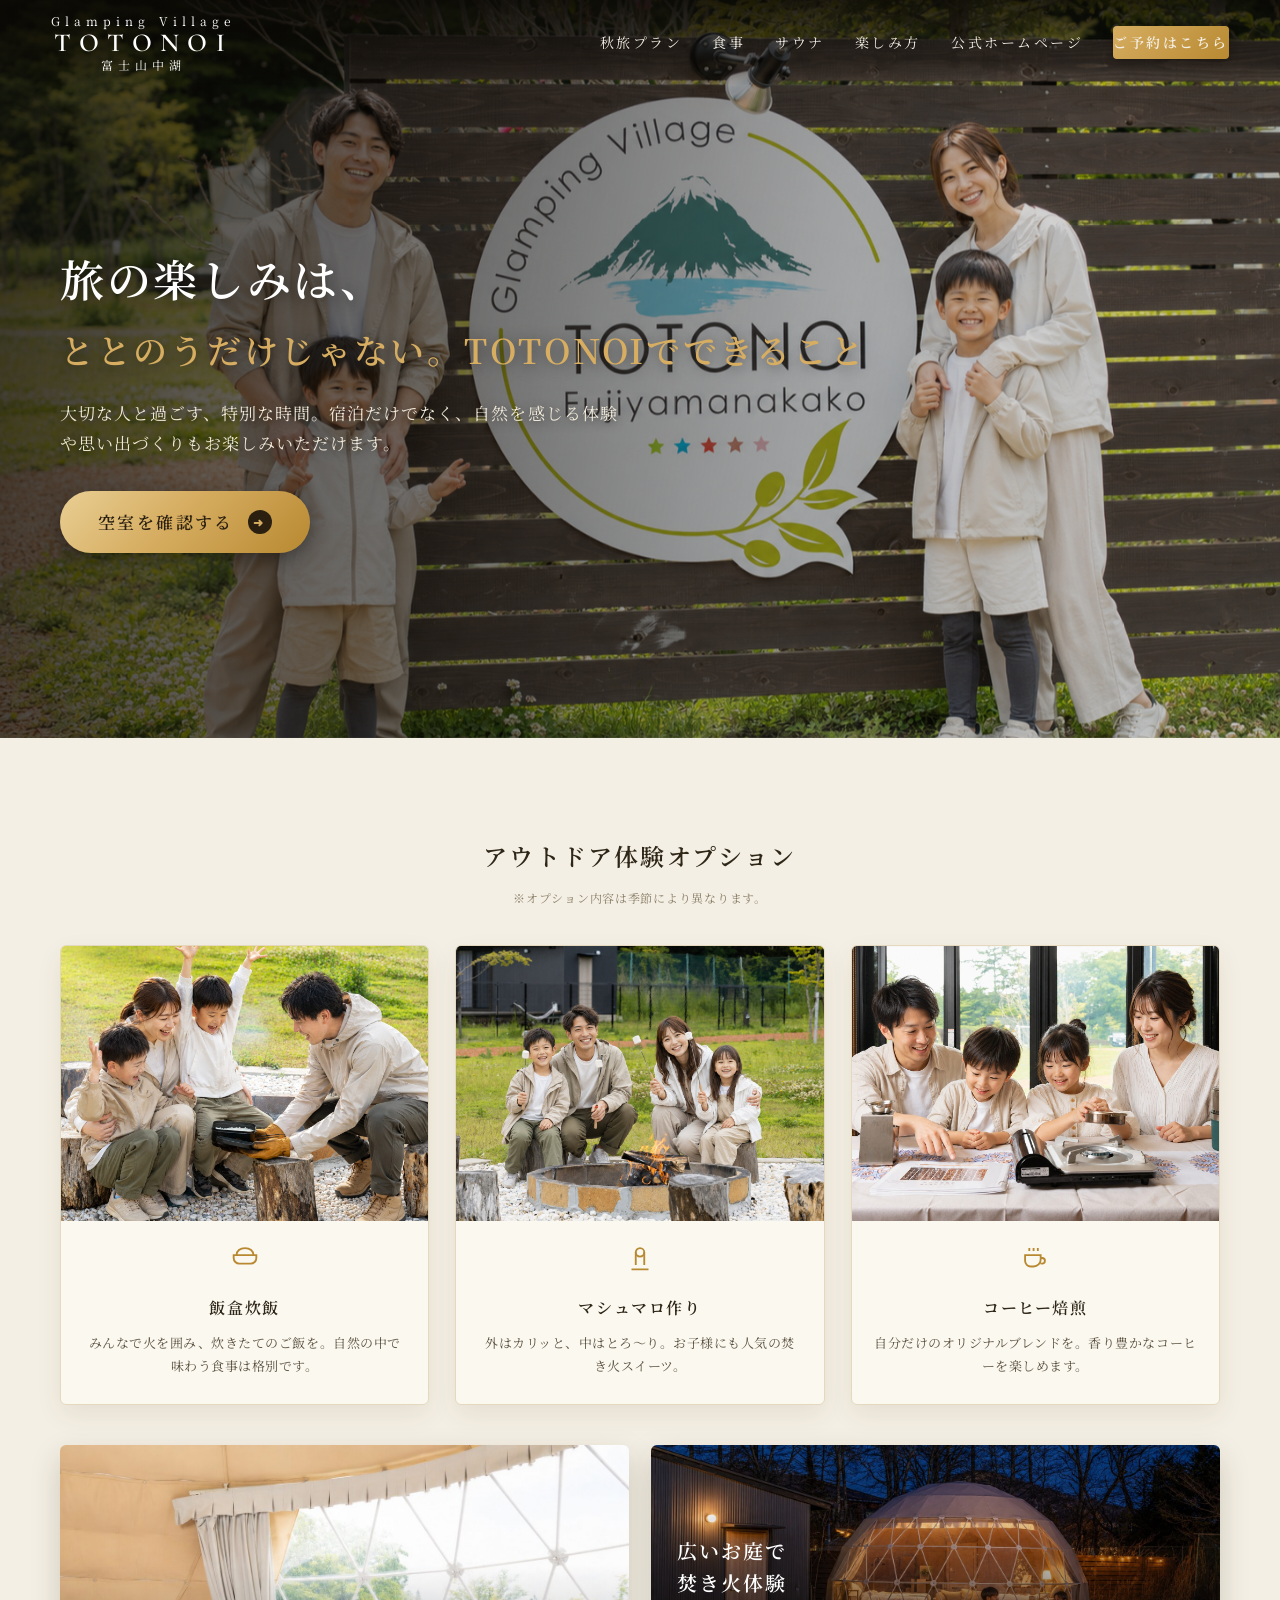
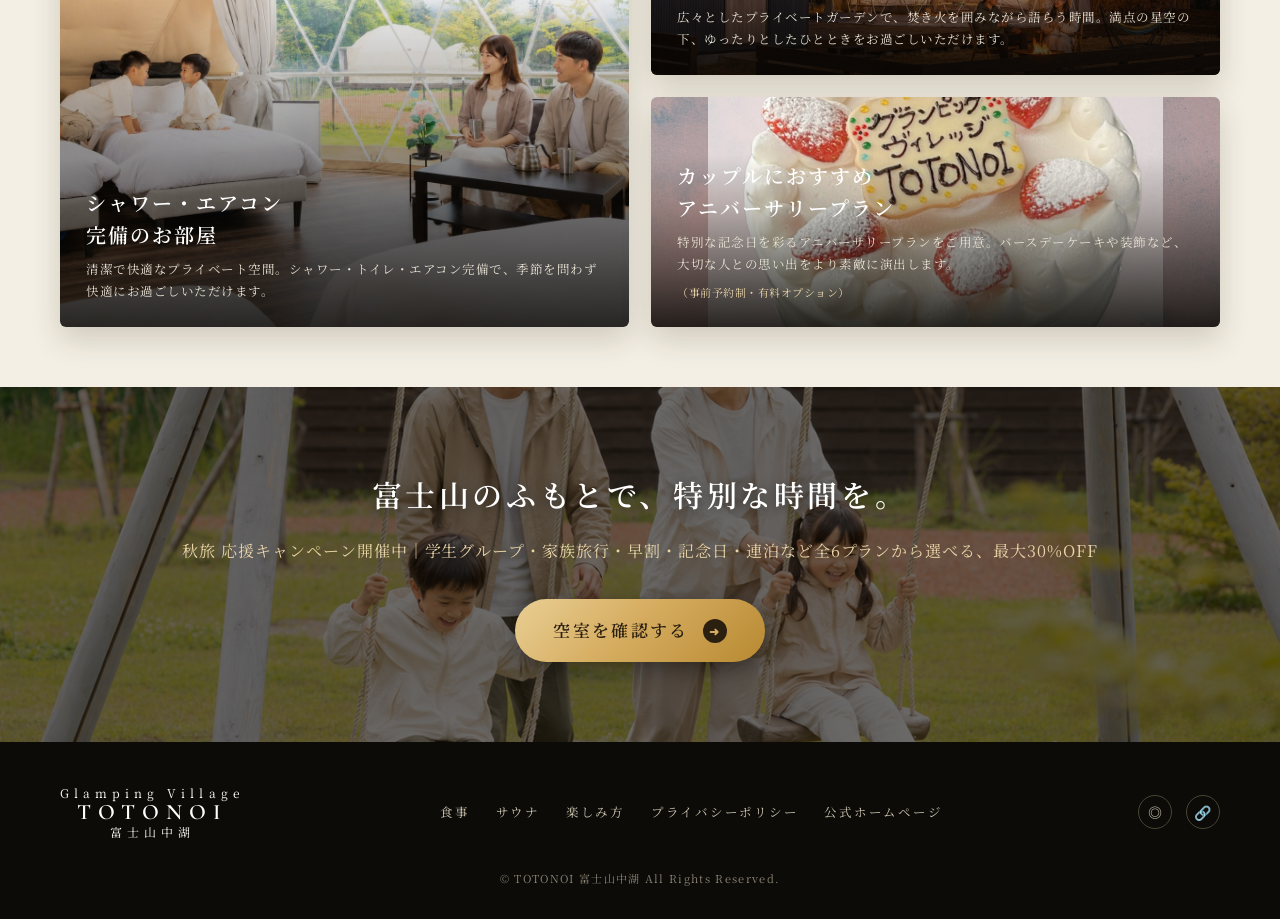
==== activity.html @ 61319239 "Update activity.html" ====
<!DOCTYPE html>
<html lang="ja">
<head>
  <script async src="https://www.googletagmanager.com/gtag/js?id=G-Y8CE68WYFG"></script>
<script>
  window.dataLayer = window.dataLayer || [];
  function gtag(){dataLayer.push(arguments);}
  gtag('js', new Date());
  gtag('config', 'G-Y8CE68WYFG');
</script>

<!-- Google Ads -->
<script async src="https://www.googletagmanager.com/gtag/js?id=AW-18289857179"></script>
<script>
  window.dataLayer = window.dataLayer || [];
  function gtag(){dataLayer.push(arguments);}
  gtag('js', new Date());
  gtag('config', 'AW-18289857179');
</script>

<!-- Event snippet for 予約ボタンのクリック conversion page -->
<script>
  window.addEventListener('DOMContentLoaded', function() {
    document.querySelectorAll('a[href^="https://reserve.489ban.net/"]').forEach(function(link) {
      link.addEventListener('click', function() {
        gtag('event', 'conversion', {'send_to': 'AW-18289857179/U5c8CInPw9AcEJulpJFE'});
      });
    });
  });
</script>

<script type="text/javascript">
    (function(c,l,a,r,i,t,y){
        c[a]=c[a]||function(){(c[a].q=c[a].q||[]).push(arguments)};
        t=l.createElement(r);t.async=1;t.src="https://www.clarity.ms/tag/"+i;
        y=l.getElementsByTagName(r)[0];y.parentNode.insertBefore(t,y);
    })(window, document, "clarity", "script", "xini7bwebg");
</script>
<meta charset="UTF-8">
<meta name="viewport" content="width=device-width, initial-scale=1.0">
<title>TOTONOIでできること｜TOTONOI 富士山中湖</title>
<meta name="description" content="TOTONOI 富士山中湖でできること。飯盒炊飯・マシュマロ作り・コーヒー焙煎などアウトドア体験や、焚き火・アニバーサリー装飾など特別な時間を。">
<link rel="preconnect" href="https://fonts.googleapis.com">
<link rel="preconnect" href="https://fonts.gstatic.com" crossorigin>
<link href="https://fonts.googleapis.com/css2?family=Cormorant+Garamond:wght@500;600&family=Noto+Serif+JP:wght@400;500;600;700&display=swap" rel="stylesheet">
<style>
:root{
  --gold:#b88931;--gold-light:#d6ad61;--gold-pale:#e9d5a8;
  --dark:#141210;--cream:#f4efe4;--cream-2:#efe8d8;--ink:#3a3226;
  --serif-en:'Cormorant Garamond',serif;--serif-jp:'Noto Serif JP',serif;
}
*{margin:0;padding:0;box-sizing:border-box}
html{scroll-behavior:smooth}
body{font-family:var(--serif-jp);color:var(--ink);background:var(--cream);line-height:1.8}
img{max-width:100%;display:block}
a{text-decoration:none;color:inherit}

/* Header */
.header{position:fixed;top:0;left:0;right:0;z-index:100;display:flex;align-items:center;justify-content:space-between;padding:14px 4vw;background:linear-gradient(to bottom,rgba(10,8,5,.85),rgba(10,8,5,.45) 70%,transparent);transition:background .3s}
.header.scrolled{background:rgba(10,8,5,.92)}
.logo{color:#fff;line-height:1.15;text-align:center}
.logo .en{font-family:var(--serif-en);font-size:26px;letter-spacing:.32em;font-weight:600}
.logo .jp{font-size:12px;letter-spacing:.42em;display:block}
.gnav{display:flex;align-items:center;gap:30px}
.gnav a{color:#f4efe4;font-size:14px;letter-spacing:.18em;position:relative;padding:4px 0}
.gnav a::after{content:'';position:absolute;left:0;bottom:0;width:0;height:1px;background:var(--gold-light);transition:width .3s}
.gnav a:hover::after{width:100%}
.btn-reserve{background:linear-gradient(135deg,var(--gold-light),var(--gold));color:#2b2010;font-size:14px;letter-spacing:.14em;padding:11px 26px;border-radius:4px;font-weight:600;box-shadow:0 2px 10px rgba(0,0,0,.35);transition:opacity .3s}
.btn-reserve:hover{opacity:.85}
.nav-toggle{display:none;background:none;border:none;cursor:pointer;width:40px;height:40px;position:relative;z-index:110}
.nav-toggle span{display:block;width:24px;height:2px;background:#fff;margin:5px auto;transition:.3s}

/* Hero */
.hero{position:relative;min-height:82vh;display:flex;align-items:center;color:#fff;overflow:hidden}
.hero-bg{position:absolute;inset:0;background:url('images/C256B1A7-15FC-4FAF-92D0-ED34DECA6AFB.png') center/cover no-repeat;animation:kenburns 18s ease-out both}
@keyframes kenburns{from{transform:scale(1.1)}to{transform:scale(1)}}
.hero::after{content:'';position:absolute;inset:0;background:linear-gradient(100deg,rgba(12,9,5,.8) 0%,rgba(12,9,5,.5) 42%,rgba(12,9,5,.18) 75%)}
.hero-inner{position:relative;z-index:2;width:min(1160px,92vw);margin:0 auto;padding:130px 0 70px}
.hero-copy h1{font-size:clamp(24px,3.6vw,44px);letter-spacing:.06em;font-weight:600;line-height:1.5;text-shadow:0 2px 14px rgba(0,0,0,.5)}
.hero-copy h2.sub{margin-top:8px;font-size:clamp(20px,3vw,34px);letter-spacing:.08em;font-weight:600;color:var(--gold-light);text-shadow:0 2px 14px rgba(0,0,0,.5)}
.hero-copy p.lead{margin-top:18px;font-size:clamp(13.5px,1.6vw,17px);letter-spacing:.06em;color:#efe8d8;text-shadow:0 2px 10px rgba(0,0,0,.5);max-width:560px}
.hero-cta{display:flex;gap:18px;flex-wrap:wrap;margin-top:32px}
.btn-main{display:inline-flex;align-items:center;gap:14px;background:linear-gradient(135deg,#e9cf94,var(--gold-light) 45%,var(--gold));color:#2b2010;font-size:clamp(14px,1.6vw,17px);font-weight:600;letter-spacing:.14em;padding:16px 38px;border-radius:999px;box-shadow:0 6px 22px rgba(0,0,0,.4);transition:transform .3s,box-shadow .3s}
.btn-main:hover{transform:translateY(-2px);box-shadow:0 10px 26px rgba(0,0,0,.5)}
.btn-main .arrow{display:inline-flex;align-items:center;justify-content:center;width:24px;height:24px;border-radius:50%;background:#2b2010;color:var(--gold-light);font-size:12px}

/* Section title */
.sec-title{display:flex;align-items:center;gap:10px;justify-content:center;font-size:clamp(17px,2.2vw,24px);letter-spacing:.1em;font-weight:600;color:#2e2617;margin-bottom:10px}
.sec-note{text-align:center;font-size:12px;letter-spacing:.06em;color:#8a7f68;margin-bottom:36px}

/* Outdoor options */
.options{width:min(1160px,92vw);margin:0 auto;padding:96px 0 20px}
.opt-grid{display:grid;grid-template-columns:repeat(auto-fit,minmax(260px,1fr));gap:26px}
.opt-card{background:#fbf8f0;border:1px solid #e4d9be;border-radius:6px;overflow:hidden;box-shadow:0 10px 26px rgba(60,44,14,.08)}
.opt-card .photo{aspect-ratio:4/3;background-size:cover;background-position:center}
.opt-card .body{padding:20px 22px 26px;text-align:center}
.opt-card .icon{width:34px;height:34px;margin:0 auto 10px}
.opt-card h3{font-size:16px;letter-spacing:.1em;font-weight:600;color:#2e2617;margin-bottom:8px}
.opt-card p{font-size:13px;letter-spacing:.04em;color:#5c5240}

/* Feature cards (large) */
.feature-cards{width:min(1160px,92vw);margin:0 auto;padding:20px 0 60px}
.fc-grid{display:grid;grid-template-columns:1fr 1fr;grid-template-rows:auto auto;gap:22px}
.fc{position:relative;border-radius:6px;overflow:hidden;color:#fff;min-height:230px;display:flex;align-items:flex-end;box-shadow:0 12px 30px rgba(40,30,10,.18)}
.fc .bg{position:absolute;inset:0;background-size:cover;background-position:center}
.fc::after{content:'';position:absolute;inset:0;background:linear-gradient(to top,rgba(8,6,3,.85) 0%,rgba(8,6,3,.25) 50%,transparent 75%)}
.fc-body{position:relative;z-index:2;padding:24px 26px}
.fc-body h3{font-size:clamp(16px,1.9vw,20px);letter-spacing:.1em;font-weight:600;margin-bottom:8px;line-height:1.6}
.fc-body p{font-size:12.5px;letter-spacing:.04em;color:#e8e2d4;line-height:1.75}
.fc-body .note{display:block;margin-top:8px;font-size:11px;color:var(--gold-pale)}
.fc.tall{grid-row:1 / 3}

/* Icon strip */
.icon-strip{width:min(1160px,92vw);margin:0 auto;padding:0 0 100px}
.strip-row{display:flex;flex-wrap:wrap;justify-content:center;gap:16px;background:#fbf8f0;border:1px solid #e4d9be;border-radius:6px;padding:26px 20px}
.strip-item{display:flex;flex-direction:column;align-items:center;gap:8px;width:120px;text-align:center}
.strip-item img{width:30px;height:30px;object-fit:contain}
.strip-item span{font-size:12px;letter-spacing:.05em;color:#3a3226;line-height:1.6}

/* Bottom CTA */
.bottom-cta{position:relative;color:#fff;overflow:hidden}
.bottom-cta .cta-bg{position:absolute;inset:0;background:url('images/C1D53041-8589-46E3-A91B-A886A703F9A0.png') center/cover no-repeat}
.bottom-cta::after{content:'';position:absolute;inset:0;background:rgba(10,8,4,.6)}
.bottom-inner{position:relative;z-index:2;width:min(1160px,92vw);margin:0 auto;padding:80px 0;text-align:center}
.bottom-inner h2{font-size:clamp(20px,2.8vw,30px);letter-spacing:.12em;font-weight:600;margin-bottom:16px;text-shadow:0 2px 12px rgba(0,0,0,.5)}
.bottom-inner p{font-size:clamp(13px,1.5vw,16px);letter-spacing:.06em;color:var(--gold-pale);margin-bottom:34px}
.bottom-inner .hero-cta{justify-content:center}

/* Footer */
.footer{background:#0d0b08;color:#cfc7b4;padding:44px 4vw 30px}
.footer-inner{width:min(1160px,100%);margin:0 auto;display:flex;align-items:center;justify-content:space-between;gap:26px;flex-wrap:wrap}
.footer .logo .en{font-size:22px}
.fnav{display:flex;gap:26px;flex-wrap:wrap}
.fnav a{font-size:12.5px;letter-spacing:.14em;transition:color .3s}
.fnav a:hover{color:var(--gold-light)}
.sns{display:flex;gap:14px}
.sns a{width:34px;height:34px;border:1px solid #4c4434;border-radius:50%;display:flex;align-items:center;justify-content:center;font-size:14px;transition:border-color .3s,color .3s}
.sns a:hover{border-color:var(--gold-light);color:var(--gold-light)}
.copyright{text-align:center;font-size:11px;letter-spacing:.12em;color:#8c8474;margin-top:30px}

/* Reveal */
.reveal{opacity:0;transform:translateY(26px);transition:opacity .8s ease,transform .8s ease}
.reveal.on{opacity:1;transform:none}
@media(prefers-reduced-motion:reduce){.reveal{opacity:1;transform:none;transition:none}.hero-bg{animation:none}}

/* Responsive */
@media(max-width:860px){
  .gnav{position:fixed;inset:0;background:rgba(10,8,5,.96);flex-direction:column;justify-content:center;gap:34px;transform:translateX(100%);transition:transform .35s}
  .gnav.open{transform:none}
  .gnav a{font-size:17px}
  .nav-toggle{display:block}
  .nav-toggle.open span:nth-child(1){transform:translateY(7px) rotate(45deg)}
  .nav-toggle.open span:nth-child(2){opacity:0}
  .nav-toggle.open span:nth-child(3){transform:translateY(-7px) rotate(-45deg)}
  .fc-grid{grid-template-columns:1fr;grid-template-rows:auto}
  .fc.tall{grid-row:auto}
}
</style>
</head>
<body>

<header class="header" id="header">
  <a class="logo" href="index.html"><span class="jp">Glamping Village</span><span class="en">TOTONOI</span><span class="jp">富士山中湖</span></a>
  <button class="nav-toggle" id="navToggle" aria-label="メニュー"><span></span><span></span><span></span></button>
  <nav class="gnav" id="gnav">
    <a href="index.html#autumn-plans">秋旅プラン</a>
    <a href="food.html">食事</a>
    <a href="sauna.html">サウナ</a>
    <a href="activity.html">楽しみ方</a>
    <a href="https://www.yamanashi-sauna-glamping.com/" target="_blank" rel="noopener">公式ホームページ</a>
    <a class="btn-reserve" href="https://reserve.489ban.net/client/g-totonoi/0/plan/stay?planTags%5B25007%5D=1&searchTagMode=0&keepTags=1&redirect=0" target="_blank" rel="noopener">ご予約はこちら</a>
  </nav>
</header>

<main>

  <!-- Hero -->
  <section class="hero">
    <div class="hero-bg"></div>
    <div class="hero-inner">
      <div class="hero-copy">
        <h1>旅の楽しみは、</h1>
        <h2 class="sub">ととのうだけじゃない。TOTONOIでできること</h2>
        <p class="lead">大切な人と過ごす、特別な時間。宿泊だけでなく、自然を感じる体験や思い出づくりもお楽しみいただけます。</p>
        <div class="hero-cta">
          <a class="btn-main" href="https://reserve.489ban.net/client/g-totonoi/0/plan/stay?planTags%5B25007%5D=1&searchTagMode=0&keepTags=1&redirect=0">空室を確認する <span class="arrow">➜</span></a>
        </div>
      </div>
    </div>
  </section>

  <!-- Outdoor options -->
  <section class="options">
    <h2 class="sec-title reveal">アウトドア体験オプション</h2>
    <p class="sec-note">※オプション内容は季節により異なります。</p>
    <div class="opt-grid">
      <div class="opt-card reveal">
        <div class="photo" style="background-image:url('images/a3.jpg')"></div>
        <div class="body">
          <svg class="icon" viewBox="0 0 24 24" fill="none" stroke="#b88931" stroke-width="1.3"><path d="M4 10h16v2a4 4 0 0 1-4 4H8a4 4 0 0 1-4-4v-2Z"/><path d="M6 10c0-3 2.5-5 6-5s6 2 6 5"/></svg>
          <h3>飯盒炊飯</h3>
          <p>みんなで火を囲み、炊きたてのご飯を。自然の中で味わう食事は格別です。</p>
        </div>
      </div>
      <div class="opt-card reveal">
        <div class="photo" style="background-image:url('images/a2.jpg')"></div>
        <div class="body">
          <svg class="icon" viewBox="0 0 24 24" fill="none" stroke="#b88931" stroke-width="1.3"><circle cx="12" cy="8" r="3"/><path d="M9 8v9m6-9v9M6 20h12"/></svg>
          <h3>マシュマロ作り</h3>
          <p>外はカリッと、中はとろ〜り。お子様にも人気の焚き火スイーツ。</p>
        </div>
      </div>
      <div class="opt-card reveal">
        <div class="photo" style="background-image:url('images/a16.jpg')"></div>
        <div class="body">
          <svg class="icon" viewBox="0 0 24 24" fill="none" stroke="#b88931" stroke-width="1.3"><path d="M5 10h11v3a5 5 0 0 1-5 5H9a4 4 0 0 1-4-4v-4Zm11 2h1a2 2 0 0 1 0 4h-1M8 5v2m3-2v2m3-2v2"/></svg>
          <h3>コーヒー焙煎</h3>
          <p>自分だけのオリジナルブレンドを。香り豊かなコーヒーを楽しめます。</p>
        </div>
      </div>
    </div>
  </section>

  <!-- Feature large cards -->
  <section class="feature-cards">
    <div class="fc-grid">
      <div class="fc reveal">
        <span class="bg" style="background-image:url('images/a14.jpg')"></span>
        <div class="fc-body">
          <h3>広いお庭で<br>焚き火体験</h3>
          <p>広々としたプライベートガーデンで、焚き火を囲みながら語らう時間。満点の星空の下、ゆったりとしたひとときをお過ごしいただけます。</p>
        </div>
      </div>
      <div class="fc tall reveal">
        <span class="bg" style="background-image:url('images/a4.jpg')"></span>
        <div class="fc-body">
          <h3>シャワー・エアコン<br>完備のお部屋</h3>
          <p>清潔で快適なプライベート空間。シャワー・トイレ・エアコン完備で、季節を問わず快適にお過ごしいただけます。</p>
        </div>
      </div>
      <div class="fc reveal">
        <span class="bg" style="background-image:url('images/a13.jpg')"></span>
        <div class="fc-body">
          <h3>カップルにおすすめ<br>アニバーサリープラン</h3>
          <p>特別な記念日を彩るアニバーサリープランをご用意。バースデーケーキや装飾など、大切な人との思い出をより素敵に演出します。<span class="note">（事前予約制・有料オプション）</span></p>
        </div>
      </div>
    </div>
  </section>



  <!-- Bottom CTA -->
  <section class="bottom-cta">
    <span class="cta-bg"></span>
    <div class="bottom-inner reveal">
      <h2>富士山のふもとで、特別な時間を。</h2>
      <p>秋旅 応援キャンペーン開催中｜学生グループ・家族旅行・早割・記念日・連泊など全6プランから選べる、最大30%OFF</p>
      <div class="hero-cta">
        <a class="btn-main" href="https://reserve.489ban.net/client/g-totonoi/0/plan/stay?planTags%5B25007%5D=1&searchTagMode=0&keepTags=1&redirect=0">空室を確認する <span class="arrow">➜</span></a>
      </div>
    </div>
  </section>

</main>

<footer class="footer">
  <div class="footer-inner">
    <a class="logo" href="index.html"><span class="jp">Glamping Village</span><span class="en">TOTONOI</span><span class="jp">富士山中湖</span></a>
    <nav class="fnav">
      <a href="food.html">食事</a><a href="sauna.html">サウナ</a><a href="activity.html">楽しみ方</a><a href="privacy.html">プライバシーポリシー</a><a href="https://www.yamanashi-sauna-glamping.com/" target="_blank" rel="noopener">公式ホームページ</a>
    </nav>
    <div class="sns"><a href="#" aria-label="Instagram">◎</a><a href="#" aria-label="公式サイト">🔗</a></div>
  </div>
  <p class="copyright">&copy; TOTONOI 富士山中湖 All Rights Reserved.</p>
</footer>

<script>
const h=document.getElementById('header');addEventListener('scroll',()=>h.classList.toggle('scrolled',scrollY>60),{passive:true});
const t=document.getElementById('navToggle'),n=document.getElementById('gnav');
t.addEventListener('click',()=>{t.classList.toggle('open');n.classList.toggle('open')});
n.querySelectorAll('a').forEach(a=>a.addEventListener('click',()=>{t.classList.remove('open');n.classList.remove('open')}));
document.querySelectorAll('.reveal').forEach(el=>new IntersectionObserver(es=>es.forEach(e=>{if(e.isIntersecting)e.target.classList.add('on')}),{threshold:.15}).observe(el));
</script>
</body>
</html>
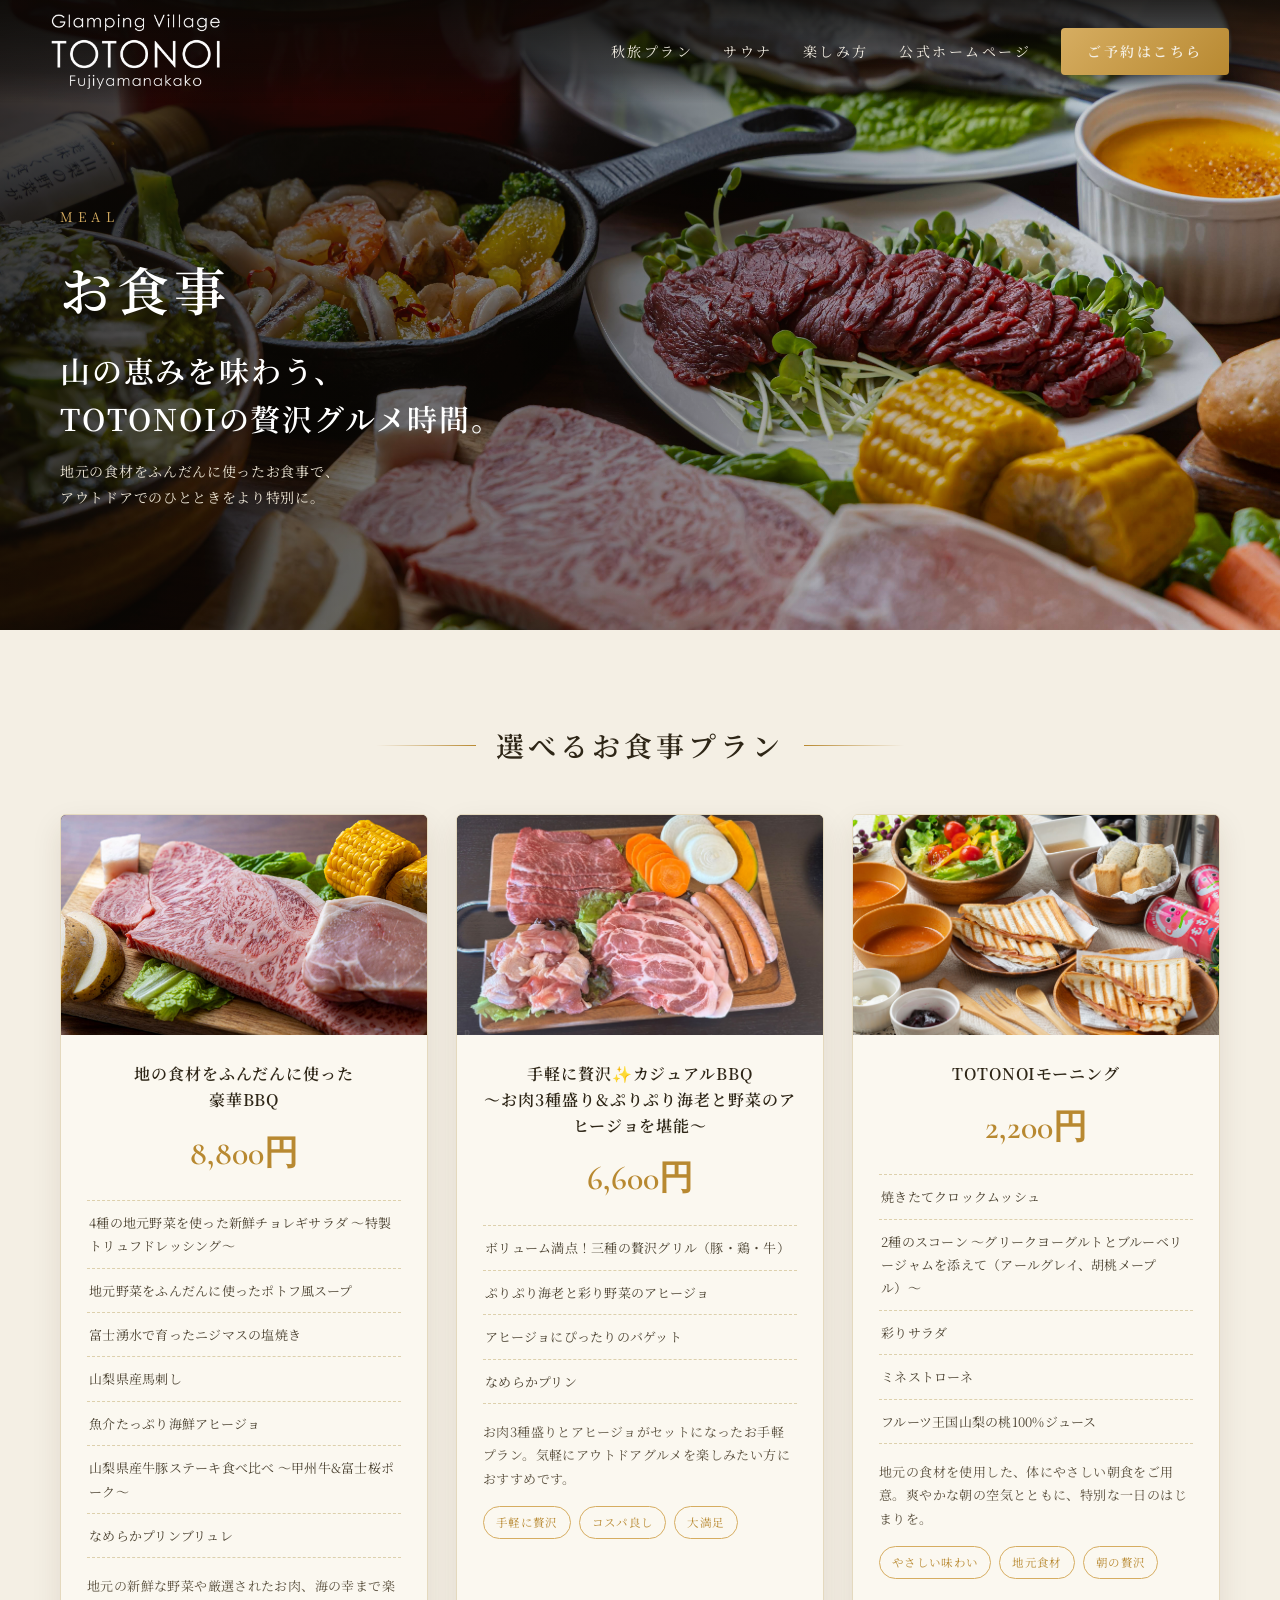
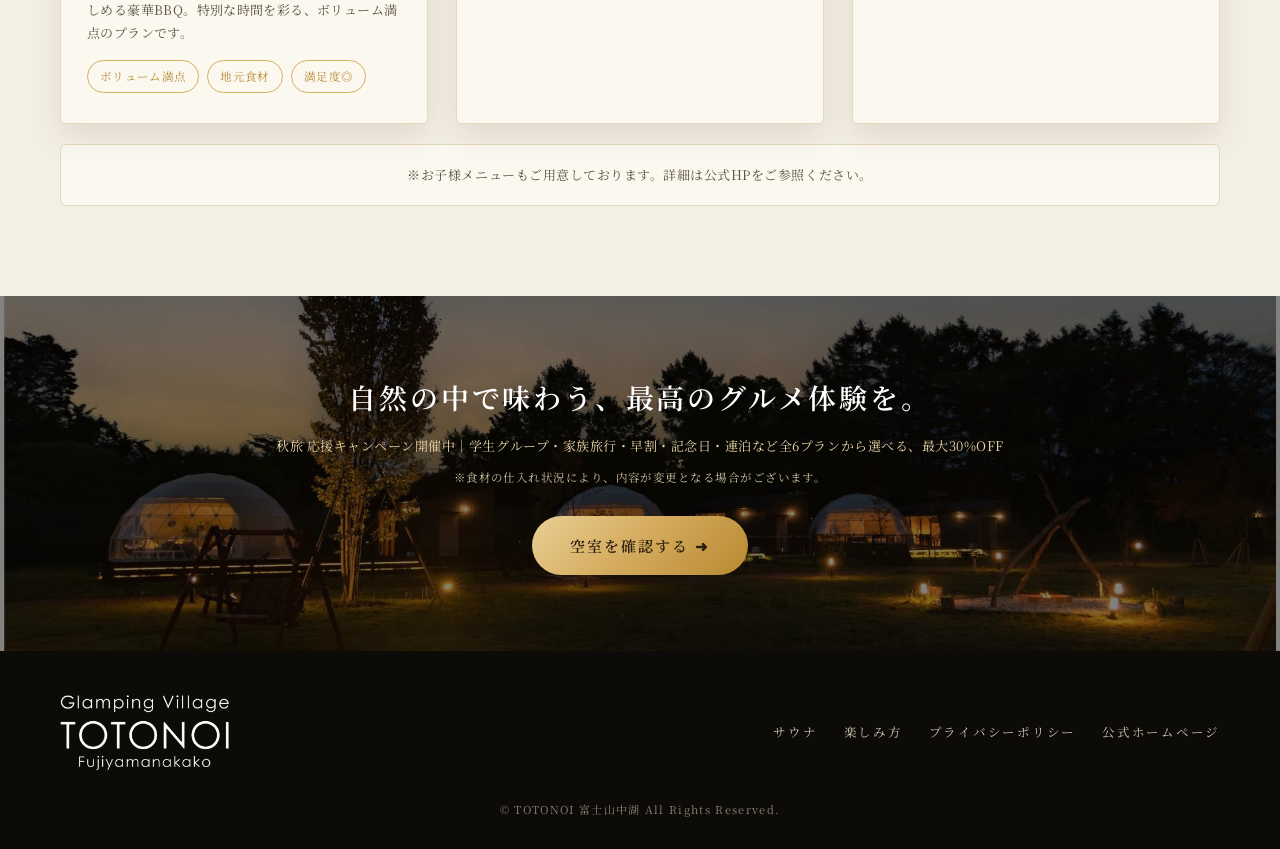
==== commit 1e701198: "Update activity.html" ====
--- a/activity.html
+++ b/activity.html
@@ -38,112 +38,67 @@
 </script>
 <meta charset="UTF-8">
 <meta name="viewport" content="width=device-width, initial-scale=1.0">
-<title>TOTONOIでできること｜TOTONOI 富士山中湖</title>
-<meta name="description" content="TOTONOI 富士山中湖でできること。飯盒炊飯・マシュマロ作り・コーヒー焙煎などアウトドア体験や、焚き火・アニバーサリー装飾など特別な時間を。">
+<title>お食事｜TOTONOI 富士山中湖</title>
+<meta name="description" content="TOTONOI 富士山中湖のお食事プラン。地元食材を使った豪華BBQ、カジュアルBBQ、モーニングをご用意。">
 <link rel="preconnect" href="https://fonts.googleapis.com">
 <link rel="preconnect" href="https://fonts.gstatic.com" crossorigin>
 <link href="https://fonts.googleapis.com/css2?family=Cormorant+Garamond:wght@500;600&family=Noto+Serif+JP:wght@400;500;600;700&display=swap" rel="stylesheet">
 <style>
-:root{
-  --gold:#b88931;--gold-light:#d6ad61;--gold-pale:#e9d5a8;
-  --dark:#141210;--cream:#f4efe4;--cream-2:#efe8d8;--ink:#3a3226;
-  --serif-en:'Cormorant Garamond',serif;--serif-jp:'Noto Serif JP',serif;
-}
+:root{--gold:#b88931;--gold-light:#d6ad61;--gold-pale:#e9d5a8;--dark:#141210;--cream:#f4efe4;--ink:#3a3226;--serif-en:'Cormorant Garamond',serif;--serif-jp:'Noto Serif JP',serif}
 *{margin:0;padding:0;box-sizing:border-box}
-html{scroll-behavior:smooth}
 body{font-family:var(--serif-jp);color:var(--ink);background:var(--cream);line-height:1.8}
 img{max-width:100%;display:block}
 a{text-decoration:none;color:inherit}
-
-/* Header */
 .header{position:fixed;top:0;left:0;right:0;z-index:100;display:flex;align-items:center;justify-content:space-between;padding:14px 4vw;background:linear-gradient(to bottom,rgba(10,8,5,.85),rgba(10,8,5,.45) 70%,transparent);transition:background .3s}
 .header.scrolled{background:rgba(10,8,5,.92)}
-.logo{color:#fff;line-height:1.15;text-align:center}
+.logo{display:inline-flex;align-items:center;color:#fff;line-height:1.15;text-align:center}
 .logo .en{font-family:var(--serif-en);font-size:26px;letter-spacing:.32em;font-weight:600}
 .logo .jp{font-size:12px;letter-spacing:.42em;display:block}
+.logo img{display:block;width:170px;height:auto;object-fit:contain}
 .gnav{display:flex;align-items:center;gap:30px}
-.gnav a{color:#f4efe4;font-size:14px;letter-spacing:.18em;position:relative;padding:4px 0}
-.gnav a::after{content:'';position:absolute;left:0;bottom:0;width:0;height:1px;background:var(--gold-light);transition:width .3s}
-.gnav a:hover::after{width:100%}
-.btn-reserve{background:linear-gradient(135deg,var(--gold-light),var(--gold));color:#2b2010;font-size:14px;letter-spacing:.14em;padding:11px 26px;border-radius:4px;font-weight:600;box-shadow:0 2px 10px rgba(0,0,0,.35);transition:opacity .3s}
-.btn-reserve:hover{opacity:.85}
+.gnav a{color:#f4efe4;font-size:14px;letter-spacing:.18em}
+.btn-reserve{background:linear-gradient(135deg,var(--gold-light),var(--gold));color:#2b2010;font-size:14px;letter-spacing:.14em;padding:11px 26px;border-radius:4px;font-weight:600}
 .nav-toggle{display:none;background:none;border:none;cursor:pointer;width:40px;height:40px;position:relative;z-index:110}
 .nav-toggle span{display:block;width:24px;height:2px;background:#fff;margin:5px auto;transition:.3s}
-
-/* Hero */
-.hero{position:relative;min-height:82vh;display:flex;align-items:center;color:#fff;overflow:hidden}
-.hero-bg{position:absolute;inset:0;background:url('images/C256B1A7-15FC-4FAF-92D0-ED34DECA6AFB.png') center/cover no-repeat;animation:kenburns 18s ease-out both}
-@keyframes kenburns{from{transform:scale(1.1)}to{transform:scale(1)}}
-.hero::after{content:'';position:absolute;inset:0;background:linear-gradient(100deg,rgba(12,9,5,.8) 0%,rgba(12,9,5,.5) 42%,rgba(12,9,5,.18) 75%)}
-.hero-inner{position:relative;z-index:2;width:min(1160px,92vw);margin:0 auto;padding:130px 0 70px}
-.hero-copy h1{font-size:clamp(24px,3.6vw,44px);letter-spacing:.06em;font-weight:600;line-height:1.5;text-shadow:0 2px 14px rgba(0,0,0,.5)}
-.hero-copy h2.sub{margin-top:8px;font-size:clamp(20px,3vw,34px);letter-spacing:.08em;font-weight:600;color:var(--gold-light);text-shadow:0 2px 14px rgba(0,0,0,.5)}
-.hero-copy p.lead{margin-top:18px;font-size:clamp(13.5px,1.6vw,17px);letter-spacing:.06em;color:#efe8d8;text-shadow:0 2px 10px rgba(0,0,0,.5);max-width:560px}
-.hero-cta{display:flex;gap:18px;flex-wrap:wrap;margin-top:32px}
-.btn-main{display:inline-flex;align-items:center;gap:14px;background:linear-gradient(135deg,#e9cf94,var(--gold-light) 45%,var(--gold));color:#2b2010;font-size:clamp(14px,1.6vw,17px);font-weight:600;letter-spacing:.14em;padding:16px 38px;border-radius:999px;box-shadow:0 6px 22px rgba(0,0,0,.4);transition:transform .3s,box-shadow .3s}
-.btn-main:hover{transform:translateY(-2px);box-shadow:0 10px 26px rgba(0,0,0,.5)}
-.btn-main .arrow{display:inline-flex;align-items:center;justify-content:center;width:24px;height:24px;border-radius:50%;background:#2b2010;color:var(--gold-light);font-size:12px}
-
-/* Section title */
-.sec-title{display:flex;align-items:center;gap:10px;justify-content:center;font-size:clamp(17px,2.2vw,24px);letter-spacing:.1em;font-weight:600;color:#2e2617;margin-bottom:10px}
-.sec-note{text-align:center;font-size:12px;letter-spacing:.06em;color:#8a7f68;margin-bottom:36px}
-
-/* Outdoor options */
-.options{width:min(1160px,92vw);margin:0 auto;padding:96px 0 20px}
-.opt-grid{display:grid;grid-template-columns:repeat(auto-fit,minmax(260px,1fr));gap:26px}
-.opt-card{background:#fbf8f0;border:1px solid #e4d9be;border-radius:6px;overflow:hidden;box-shadow:0 10px 26px rgba(60,44,14,.08)}
-.opt-card .photo{aspect-ratio:4/3;background-size:cover;background-position:center}
-.opt-card .body{padding:20px 22px 26px;text-align:center}
-.opt-card .icon{width:34px;height:34px;margin:0 auto 10px}
-.opt-card h3{font-size:16px;letter-spacing:.1em;font-weight:600;color:#2e2617;margin-bottom:8px}
-.opt-card p{font-size:13px;letter-spacing:.04em;color:#5c5240}
-
-/* Feature cards (large) */
-.feature-cards{width:min(1160px,92vw);margin:0 auto;padding:20px 0 60px}
-.fc-grid{display:grid;grid-template-columns:1fr 1fr;grid-template-rows:auto auto;gap:22px}
-.fc{position:relative;border-radius:6px;overflow:hidden;color:#fff;min-height:230px;display:flex;align-items:flex-end;box-shadow:0 12px 30px rgba(40,30,10,.18)}
-.fc .bg{position:absolute;inset:0;background-size:cover;background-position:center}
-.fc::after{content:'';position:absolute;inset:0;background:linear-gradient(to top,rgba(8,6,3,.85) 0%,rgba(8,6,3,.25) 50%,transparent 75%)}
-.fc-body{position:relative;z-index:2;padding:24px 26px}
-.fc-body h3{font-size:clamp(16px,1.9vw,20px);letter-spacing:.1em;font-weight:600;margin-bottom:8px;line-height:1.6}
-.fc-body p{font-size:12.5px;letter-spacing:.04em;color:#e8e2d4;line-height:1.75}
-.fc-body .note{display:block;margin-top:8px;font-size:11px;color:var(--gold-pale)}
-.fc.tall{grid-row:1 / 3}
-
-/* Icon strip */
-.icon-strip{width:min(1160px,92vw);margin:0 auto;padding:0 0 100px}
-.strip-row{display:flex;flex-wrap:wrap;justify-content:center;gap:16px;background:#fbf8f0;border:1px solid #e4d9be;border-radius:6px;padding:26px 20px}
-.strip-item{display:flex;flex-direction:column;align-items:center;gap:8px;width:120px;text-align:center}
-.strip-item img{width:30px;height:30px;object-fit:contain}
-.strip-item span{font-size:12px;letter-spacing:.05em;color:#3a3226;line-height:1.6}
-
-/* Bottom CTA */
+.hero{position:relative;min-height:70vh;display:flex;align-items:center;color:#fff;overflow:hidden}
+.hero-bg{position:absolute;inset:0;background:url('images/food.jpg') center/cover no-repeat}
+.hero::after{content:'';position:absolute;inset:0;background:linear-gradient(100deg,rgba(12,9,5,.8) 0%,rgba(12,9,5,.4) 55%,rgba(12,9,5,.15) 80%)}
+.hero-inner{position:relative;z-index:2;width:min(1160px,92vw);margin:0 auto;padding:130px 0 60px}
+.hero-copy .en{color:var(--gold-light);letter-spacing:.4em;font-size:13px;margin-bottom:12px}
+.hero-copy h1{font-size:clamp(30px,4.4vw,52px);letter-spacing:.1em;font-weight:600}
+.hero-copy h2{font-size:clamp(20px,2.8vw,30px);letter-spacing:.06em;font-weight:600;margin-top:10px;line-height:1.6}
+.hero-copy p{margin-top:16px;font-size:14px;letter-spacing:.05em;color:#efe8d8;line-height:1.9}
+.sec-title{display:flex;align-items:center;gap:20px;justify-content:center;font-size:clamp(20px,2.6vw,28px);letter-spacing:.14em;font-weight:600;color:#2e2617;margin-bottom:44px}
+.sec-title::before,.sec-title::after{content:'';flex:none;width:min(100px,12vw);height:1px;background:linear-gradient(to right,transparent,var(--gold))}
+.sec-title::after{background:linear-gradient(to left,transparent,var(--gold))}
+.plans{width:min(1160px,92vw);margin:0 auto;padding:90px 0 20px}
+.plan-grid{display:grid;grid-template-columns:repeat(auto-fit,minmax(300px,1fr));gap:28px}
+.plan-card{background:#fbf8f0;border:1px solid #e4d9be;border-radius:6px;overflow:hidden;box-shadow:0 12px 30px rgba(60,44,14,.1)}
+.plan-card .photo{height:220px;position:relative;overflow:hidden;background:#2a1c10}
+.photo .slide{position:absolute;inset:0;background-size:cover;background-position:center;opacity:0;transition:opacity 1s ease}
+.photo .slide.on{opacity:1}
+.plan-card .body{padding:26px 26px 30px}
+.plan-card h3{font-size:16px;letter-spacing:.06em;font-weight:600;color:#2e2617;line-height:1.6;text-align:center}
+.plan-card .price{text-align:center;font-family:var(--serif-en);font-size:34px;font-weight:600;color:var(--gold);margin:10px 0 16px}
+.menu-list{list-style:none;margin-bottom:16px;border-top:1px dashed #ddd0ac}
+.menu-list li{padding:10px 2px;font-size:13px;letter-spacing:.02em;color:#4d4433;border-bottom:1px dashed #ddd0ac}
+.plan-note{font-size:13px;letter-spacing:.03em;color:#5c5240;margin-bottom:16px}
+.tags{display:flex;flex-wrap:wrap;gap:8px}
+.tags span{font-size:11.5px;letter-spacing:.03em;color:var(--gold);border:1px solid var(--gold-light);border-radius:999px;padding:5px 12px}
+.kids-note{width:min(1160px,92vw);margin:0 auto 90px;text-align:center;font-size:13px;letter-spacing:.04em;color:#5c5240;background:#fbf8f0;border:1px solid #e4d9be;border-radius:6px;padding:18px}
 .bottom-cta{position:relative;color:#fff;overflow:hidden}
-.bottom-cta .cta-bg{position:absolute;inset:0;background:url('images/C1D53041-8589-46E3-A91B-A886A703F9A0.png') center/cover no-repeat}
-.bottom-cta::after{content:'';position:absolute;inset:0;background:rgba(10,8,4,.6)}
-.bottom-inner{position:relative;z-index:2;width:min(1160px,92vw);margin:0 auto;padding:80px 0;text-align:center}
-.bottom-inner h2{font-size:clamp(20px,2.8vw,30px);letter-spacing:.12em;font-weight:600;margin-bottom:16px;text-shadow:0 2px 12px rgba(0,0,0,.5)}
-.bottom-inner p{font-size:clamp(13px,1.5vw,16px);letter-spacing:.06em;color:var(--gold-pale);margin-bottom:34px}
-.bottom-inner .hero-cta{justify-content:center}
-
-/* Footer */
+.bottom-cta .bg{position:absolute;inset:0;background:url('images/cta-bg.jpg') center/cover no-repeat}
+.bottom-cta::after{content:'';position:absolute;inset:0;background:rgba(10,8,4,.5)}
+.bottom-inner{position:relative;z-index:2;width:min(1160px,92vw);margin:0 auto;padding:76px 0;text-align:center}
+.bottom-inner h2{font-size:clamp(20px,2.8vw,28px);letter-spacing:.1em;font-weight:600;margin-bottom:12px}
+.bottom-inner p{font-size:13px;letter-spacing:.04em;color:var(--gold-pale);margin-bottom:10px}
+.bottom-inner .cta-note{font-size:11.5px;color:#cfc4a6;margin-bottom:28px}
+.btn-main{display:inline-flex;align-items:center;gap:14px;background:linear-gradient(135deg,#e9cf94,var(--gold-light) 45%,var(--gold));color:#2b2010;font-size:15px;font-weight:600;letter-spacing:.14em;padding:16px 38px;border-radius:999px}
 .footer{background:#0d0b08;color:#cfc7b4;padding:44px 4vw 30px}
 .footer-inner{width:min(1160px,100%);margin:0 auto;display:flex;align-items:center;justify-content:space-between;gap:26px;flex-wrap:wrap}
-.footer .logo .en{font-size:22px}
 .fnav{display:flex;gap:26px;flex-wrap:wrap}
-.fnav a{font-size:12.5px;letter-spacing:.14em;transition:color .3s}
-.fnav a:hover{color:var(--gold-light)}
-.sns{display:flex;gap:14px}
-.sns a{width:34px;height:34px;border:1px solid #4c4434;border-radius:50%;display:flex;align-items:center;justify-content:center;font-size:14px;transition:border-color .3s,color .3s}
-.sns a:hover{border-color:var(--gold-light);color:var(--gold-light)}
+.fnav a{font-size:12.5px;letter-spacing:.14em}
 .copyright{text-align:center;font-size:11px;letter-spacing:.12em;color:#8c8474;margin-top:30px}
-
-/* Reveal */
-.reveal{opacity:0;transform:translateY(26px);transition:opacity .8s ease,transform .8s ease}
-.reveal.on{opacity:1;transform:none}
-@media(prefers-reduced-motion:reduce){.reveal{opacity:1;transform:none;transition:none}.hero-bg{animation:none}}
-
-/* Responsive */
 @media(max-width:860px){
   .gnav{position:fixed;inset:0;background:rgba(10,8,5,.96);flex-direction:column;justify-content:center;gap:34px;transform:translateX(100%);transition:transform .35s}
   .gnav.open{transform:none}
@@ -152,19 +107,17 @@
   .nav-toggle.open span:nth-child(1){transform:translateY(7px) rotate(45deg)}
   .nav-toggle.open span:nth-child(2){opacity:0}
   .nav-toggle.open span:nth-child(3){transform:translateY(-7px) rotate(-45deg)}
-  .fc-grid{grid-template-columns:1fr;grid-template-rows:auto}
-  .fc.tall{grid-row:auto}
+  .logo img{width:140px}
 }
 </style>
 </head>
 <body>
 
 <header class="header" id="header">
-  <a class="logo" href="index.html"><span class="jp">Glamping Village</span><span class="en">TOTONOI</span><span class="jp">富士山中湖</span></a>
+  <a class="logo" href="index.html" aria-label="TOTONOI 富士山中湖 トップへ"><img src="images/logo.png" alt="Glamping Village TOTONOI Fujiyamanakako"></a>
   <button class="nav-toggle" id="navToggle" aria-label="メニュー"><span></span><span></span><span></span></button>
   <nav class="gnav" id="gnav">
     <a href="index.html#autumn-plans">秋旅プラン</a>
-    <a href="food.html">食事</a>
     <a href="sauna.html">サウナ</a>
     <a href="activity.html">楽しみ方</a>
     <a href="https://www.yamanashi-sauna-glamping.com/" target="_blank" rel="noopener">公式ホームページ</a>
@@ -174,103 +127,106 @@
 
 <main>
 
-  <!-- Hero -->
   <section class="hero">
     <div class="hero-bg"></div>
     <div class="hero-inner">
       <div class="hero-copy">
-        <h1>旅の楽しみは、</h1>
-        <h2 class="sub">ととのうだけじゃない。TOTONOIでできること</h2>
-        <p class="lead">大切な人と過ごす、特別な時間。宿泊だけでなく、自然を感じる体験や思い出づくりもお楽しみいただけます。</p>
-        <div class="hero-cta">
-          <a class="btn-main" href="https://reserve.489ban.net/client/g-totonoi/0/plan/stay?planTags%5B25007%5D=1&searchTagMode=0&keepTags=1&redirect=0">空室を確認する <span class="arrow">➜</span></a>
-        </div>
+        <p class="en">MEAL</p>
+        <h1>お食事</h1>
+        <h2>山の恵みを味わう、<br>TOTONOIの贅沢グルメ時間。</h2>
+        <p>地元の食材をふんだんに使ったお食事で、<br>アウトドアでのひとときをより特別に。</p>
       </div>
     </div>
   </section>
 
-  <!-- Outdoor options -->
-  <section class="options">
-    <h2 class="sec-title reveal">アウトドア体験オプション</h2>
-    <p class="sec-note">※オプション内容は季節により異なります。</p>
-    <div class="opt-grid">
-      <div class="opt-card reveal">
-        <div class="photo" style="background-image:url('images/a3.jpg')"></div>
+  <section class="plans">
+    <h2 class="sec-title">選べるお食事プラン</h2>
+    <div class="plan-grid">
+
+      <div class="plan-card">
+        <div class="photo" data-slideshow>
+          <span class="slide on" style="background-image:url('images/bbq01.jpg')"></span>
+          <span class="slide" style="background-image:url('images/bbq03.jpg')"></span>
+          <span class="slide" style="background-image:url('images/bbq04.jpg')"></span>
+          <span class="slide" style="background-image:url('images/bbq05.jpg')"></span>
+        </div>
         <div class="body">
-          <svg class="icon" viewBox="0 0 24 24" fill="none" stroke="#b88931" stroke-width="1.3"><path d="M4 10h16v2a4 4 0 0 1-4 4H8a4 4 0 0 1-4-4v-2Z"/><path d="M6 10c0-3 2.5-5 6-5s6 2 6 5"/></svg>
-          <h3>飯盒炊飯</h3>
-          <p>みんなで火を囲み、炊きたてのご飯を。自然の中で味わう食事は格別です。</p>
-        </div>
-      </div>
-      <div class="opt-card reveal">
-        <div class="photo" style="background-image:url('images/a2.jpg')"></div>
+          <h3>地の食材をふんだんに使った<br>豪華BBQ</h3>
+          <p class="price">8,800円</p>
+          <ul class="menu-list">
+            <li>4種の地元野菜を使った新鮮チョレギサラダ 〜特製トリュフドレッシング〜</li>
+            <li>地元野菜をふんだんに使ったポトフ風スープ</li>
+            <li>富士湧水で育ったニジマスの塩焼き</li>
+            <li>山梨県産馬刺し</li>
+            <li>魚介たっぷり海鮮アヒージョ</li>
+            <li>山梨県産牛豚ステーキ食べ比べ 〜甲州牛&富士桜ポーク〜</li>
+            <li>なめらかプリンブリュレ</li>
+          </ul>
+          <p class="plan-note">地元の新鮮な野菜や厳選されたお肉、海の幸まで楽しめる豪華BBQ。特別な時間を彩る、ボリューム満点のプランです。</p>
+          <div class="tags"><span>ボリューム満点</span><span>地元食材</span><span>満足度◎</span></div>
+        </div>
+      </div>
+
+      <div class="plan-card">
+        <div class="photo" data-slideshow>
+          <span class="slide on" style="background-image:url('images/casualbbq01.jpg')"></span>
+          <span class="slide" style="background-image:url('images/casualbbq02.jpg')"></span>
+          <span class="slide" style="background-image:url('images/casualbbq03.jpg')"></span>
+        </div>
         <div class="body">
-          <svg class="icon" viewBox="0 0 24 24" fill="none" stroke="#b88931" stroke-width="1.3"><circle cx="12" cy="8" r="3"/><path d="M9 8v9m6-9v9M6 20h12"/></svg>
-          <h3>マシュマロ作り</h3>
-          <p>外はカリッと、中はとろ〜り。お子様にも人気の焚き火スイーツ。</p>
-        </div>
-      </div>
-      <div class="opt-card reveal">
-        <div class="photo" style="background-image:url('images/a16.jpg')"></div>
+          <h3>手軽に贅沢✨カジュアルBBQ<br>〜お肉3種盛り&ぷりぷり海老と野菜のアヒージョを堪能〜</h3>
+          <p class="price">6,600円</p>
+          <ul class="menu-list">
+            <li>ボリューム満点！三種の贅沢グリル（豚・鶏・牛）</li>
+            <li>ぷりぷり海老と彩り野菜のアヒージョ</li>
+            <li>アヒージョにぴったりのバゲット</li>
+            <li>なめらかプリン</li>
+          </ul>
+          <p class="plan-note">お肉3種盛りとアヒージョがセットになったお手軽プラン。気軽にアウトドアグルメを楽しみたい方におすすめです。</p>
+          <div class="tags"><span>手軽に贅沢</span><span>コスパ良し</span><span>大満足</span></div>
+        </div>
+      </div>
+
+      <div class="plan-card">
+        <div class="photo" style="background-image:url('images/bfml.jpg');background-size:cover;background-position:center"></div>
         <div class="body">
-          <svg class="icon" viewBox="0 0 24 24" fill="none" stroke="#b88931" stroke-width="1.3"><path d="M5 10h11v3a5 5 0 0 1-5 5H9a4 4 0 0 1-4-4v-4Zm11 2h1a2 2 0 0 1 0 4h-1M8 5v2m3-2v2m3-2v2"/></svg>
-          <h3>コーヒー焙煎</h3>
-          <p>自分だけのオリジナルブレンドを。香り豊かなコーヒーを楽しめます。</p>
-        </div>
-      </div>
+          <h3>TOTONOIモーニング</h3>
+          <p class="price">2,200円</p>
+          <ul class="menu-list">
+            <li>焼きたてクロックムッシュ</li>
+            <li>2種のスコーン 〜グリークヨーグルトとブルーベリージャムを添えて（アールグレイ、胡桃メープル）〜</li>
+            <li>彩りサラダ</li>
+            <li>ミネストローネ</li>
+            <li>フルーツ王国山梨の桃100%ジュース</li>
+          </ul>
+          <p class="plan-note">地元の食材を使用した、体にやさしい朝食をご用意。爽やかな朝の空気とともに、特別な一日のはじまりを。</p>
+          <div class="tags"><span>やさしい味わい</span><span>地元食材</span><span>朝の贅沢</span></div>
+        </div>
+      </div>
+
     </div>
   </section>
 
-  <!-- Feature large cards -->
-  <section class="feature-cards">
-    <div class="fc-grid">
-      <div class="fc reveal">
-        <span class="bg" style="background-image:url('images/a14.jpg')"></span>
-        <div class="fc-body">
-          <h3>広いお庭で<br>焚き火体験</h3>
-          <p>広々としたプライベートガーデンで、焚き火を囲みながら語らう時間。満点の星空の下、ゆったりとしたひとときをお過ごしいただけます。</p>
-        </div>
-      </div>
-      <div class="fc tall reveal">
-        <span class="bg" style="background-image:url('images/a4.jpg')"></span>
-        <div class="fc-body">
-          <h3>シャワー・エアコン<br>完備のお部屋</h3>
-          <p>清潔で快適なプライベート空間。シャワー・トイレ・エアコン完備で、季節を問わず快適にお過ごしいただけます。</p>
-        </div>
-      </div>
-      <div class="fc reveal">
-        <span class="bg" style="background-image:url('images/a13.jpg')"></span>
-        <div class="fc-body">
-          <h3>カップルにおすすめ<br>アニバーサリープラン</h3>
-          <p>特別な記念日を彩るアニバーサリープランをご用意。バースデーケーキや装飾など、大切な人との思い出をより素敵に演出します。<span class="note">（事前予約制・有料オプション）</span></p>
-        </div>
-      </div>
+  <p class="kids-note">※お子様メニューもご用意しております。詳細は公式HPをご参照ください。</p>
+
+  <section class="bottom-cta">
+    <span class="bg"></span>
+    <div class="bottom-inner">
+      <h2>自然の中で味わう、最高のグルメ体験を。</h2>
+      <p>秋旅 応援キャンペーン開催中｜学生グループ・家族旅行・早割・記念日・連泊など全6プランから選べる、最大30%OFF</p>
+      <p class="cta-note">※食材の仕入れ状況により、内容が変更となる場合がございます。</p>
+      <a class="btn-main" href="https://reserve.489ban.net/client/g-totonoi/0/plan/stay?planTags%5B25007%5D=1&searchTagMode=0&keepTags=1&redirect=0" target="_blank" rel="noopener">空室を確認する ➜</a>
     </div>
   </section>
 
-
-
-  <!-- Bottom CTA -->
-  <section class="bottom-cta">
-    <span class="cta-bg"></span>
-    <div class="bottom-inner reveal">
-      <h2>富士山のふもとで、特別な時間を。</h2>
-      <p>秋旅 応援キャンペーン開催中｜学生グループ・家族旅行・早割・記念日・連泊など全6プランから選べる、最大30%OFF</p>
-      <div class="hero-cta">
-        <a class="btn-main" href="https://reserve.489ban.net/client/g-totonoi/0/plan/stay?planTags%5B25007%5D=1&searchTagMode=0&keepTags=1&redirect=0">空室を確認する <span class="arrow">➜</span></a>
-      </div>
-    </div>
-  </section>
-
 </main>
 
 <footer class="footer">
   <div class="footer-inner">
-    <a class="logo" href="index.html"><span class="jp">Glamping Village</span><span class="en">TOTONOI</span><span class="jp">富士山中湖</span></a>
+    <a class="logo" href="index.html" aria-label="TOTONOI 富士山中湖 トップへ"><img src="images/logo.png" alt="Glamping Village TOTONOI Fujiyamanakako"></a>
     <nav class="fnav">
-      <a href="food.html">食事</a><a href="sauna.html">サウナ</a><a href="activity.html">楽しみ方</a><a href="privacy.html">プライバシーポリシー</a><a href="https://www.yamanashi-sauna-glamping.com/" target="_blank" rel="noopener">公式ホームページ</a>
+      <a href="sauna.html">サウナ</a><a href="activity.html">楽しみ方</a><a href="privacy.html">プライバシーポリシー</a><a href="https://www.yamanashi-sauna-glamping.com/" target="_blank" rel="noopener">公式ホームページ</a>
     </nav>
-    <div class="sns"><a href="#" aria-label="Instagram">◎</a><a href="#" aria-label="公式サイト">🔗</a></div>
   </div>
   <p class="copyright">&copy; TOTONOI 富士山中湖 All Rights Reserved.</p>
 </footer>
@@ -280,7 +236,10 @@
 const t=document.getElementById('navToggle'),n=document.getElementById('gnav');
 t.addEventListener('click',()=>{t.classList.toggle('open');n.classList.toggle('open')});
 n.querySelectorAll('a').forEach(a=>a.addEventListener('click',()=>{t.classList.remove('open');n.classList.remove('open')}));
-document.querySelectorAll('.reveal').forEach(el=>new IntersectionObserver(es=>es.forEach(e=>{if(e.isIntersecting)e.target.classList.add('on')}),{threshold:.15}).observe(el));
+document.querySelectorAll('[data-slideshow]').forEach(box=>{
+  const slides=box.querySelectorAll('.slide');let i=0;
+  if(slides.length>1)setInterval(()=>{slides[i].classList.remove('on');i=(i+1)%slides.length;slides[i].classList.add('on')},3500);
+});
 </script>
 </body>
 </html>
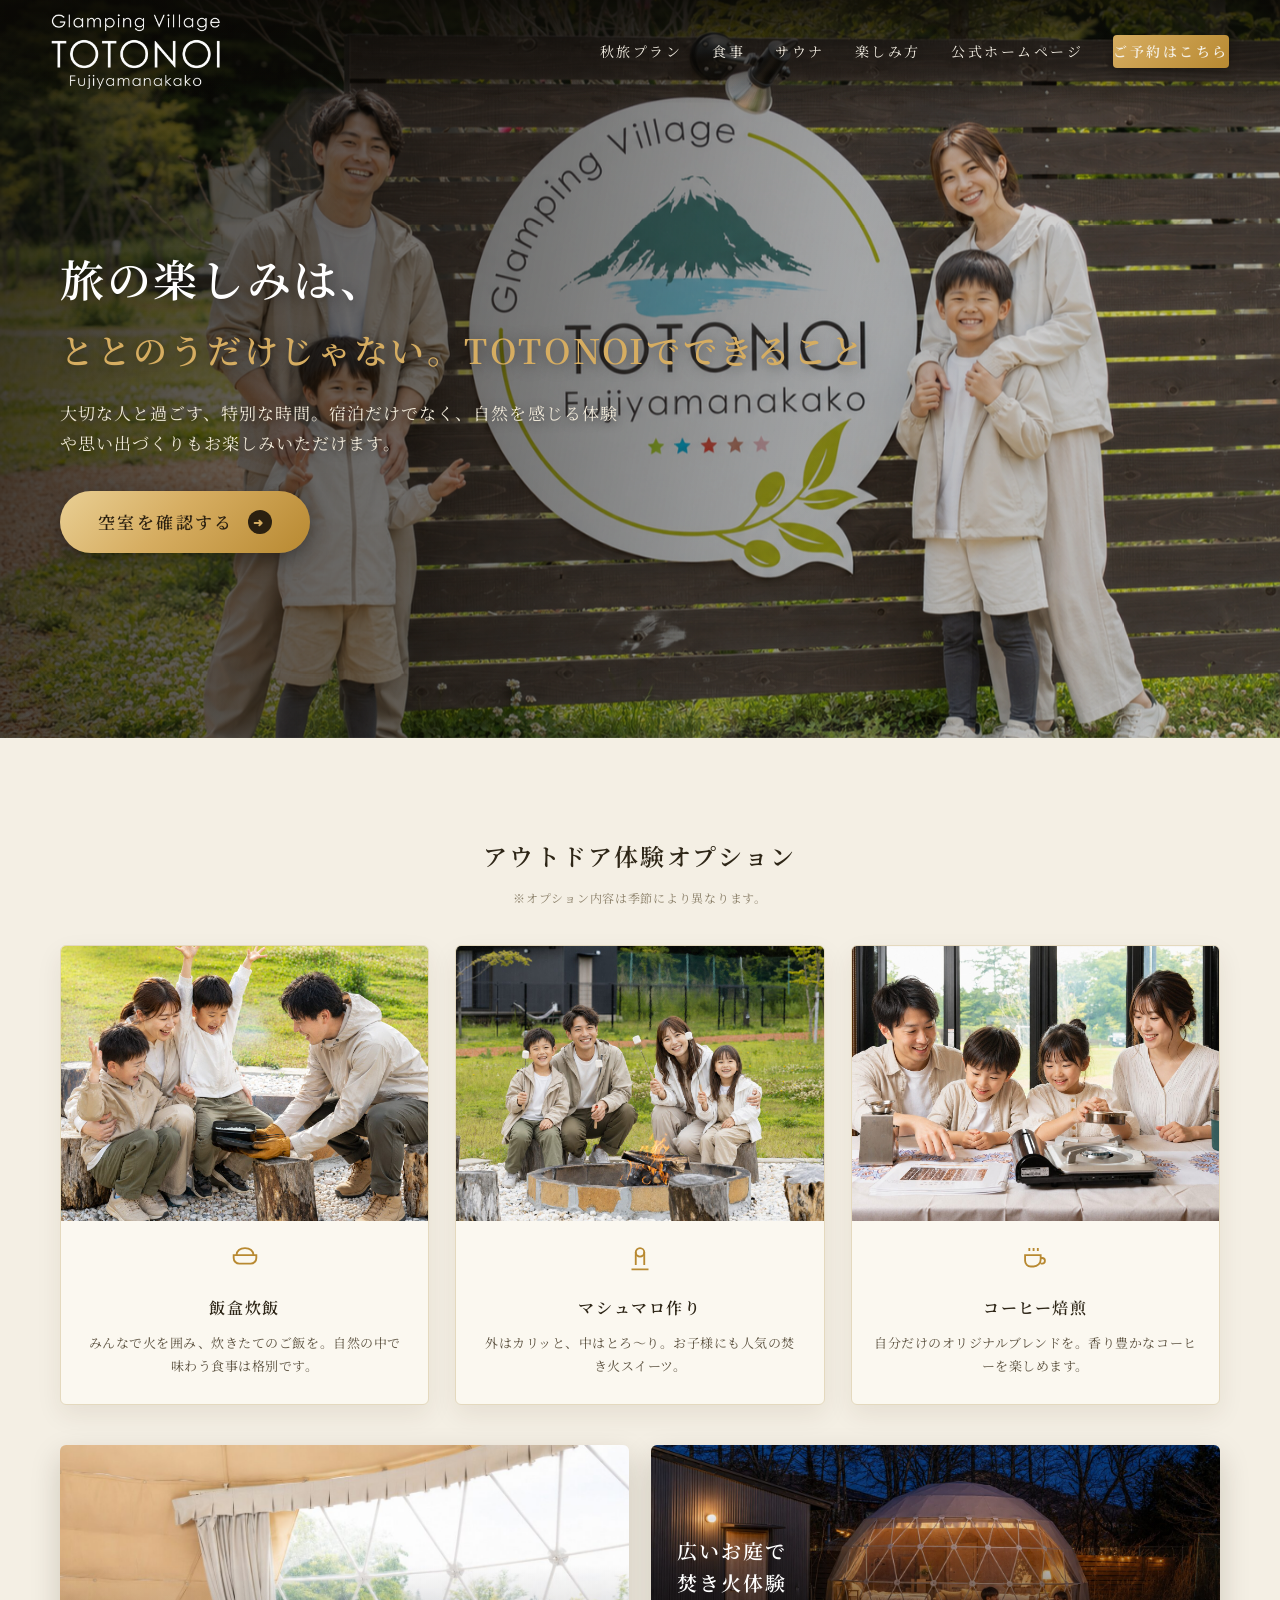
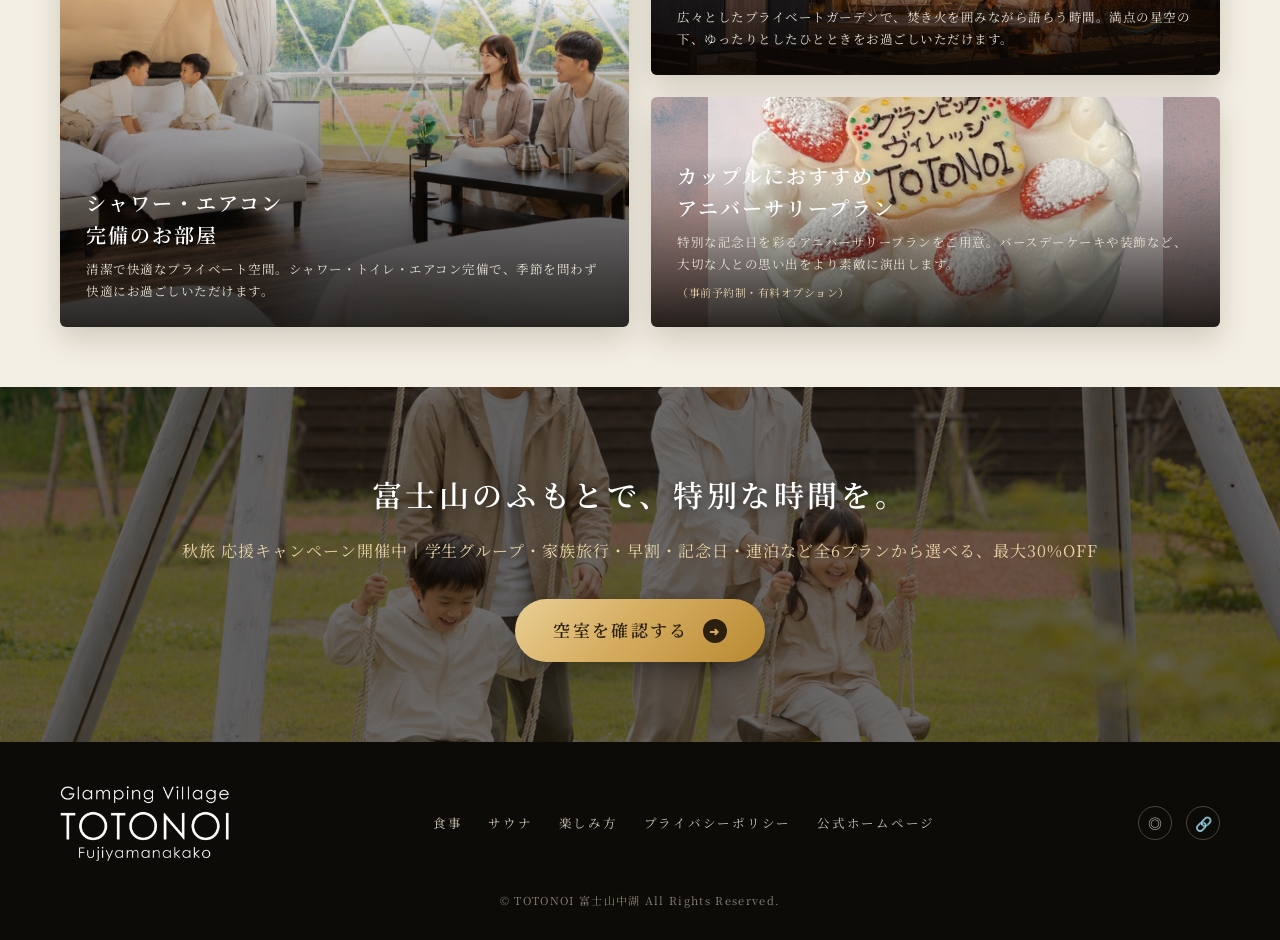
==== commit 4c5cc9eb: "Update activity.html" ====
--- a/activity.html
+++ b/activity.html
@@ -38,17 +38,24 @@
 </script>
 <meta charset="UTF-8">
 <meta name="viewport" content="width=device-width, initial-scale=1.0">
-<title>お食事｜TOTONOI 富士山中湖</title>
-<meta name="description" content="TOTONOI 富士山中湖のお食事プラン。地元食材を使った豪華BBQ、カジュアルBBQ、モーニングをご用意。">
+<title>TOTONOIでできること｜TOTONOI 富士山中湖</title>
+<meta name="description" content="TOTONOI 富士山中湖でできること。飯盒炊飯・マシュマロ作り・コーヒー焙煎などアウトドア体験や、焚き火・アニバーサリー装飾など特別な時間を。">
 <link rel="preconnect" href="https://fonts.googleapis.com">
 <link rel="preconnect" href="https://fonts.gstatic.com" crossorigin>
 <link href="https://fonts.googleapis.com/css2?family=Cormorant+Garamond:wght@500;600&family=Noto+Serif+JP:wght@400;500;600;700&display=swap" rel="stylesheet">
 <style>
-:root{--gold:#b88931;--gold-light:#d6ad61;--gold-pale:#e9d5a8;--dark:#141210;--cream:#f4efe4;--ink:#3a3226;--serif-en:'Cormorant Garamond',serif;--serif-jp:'Noto Serif JP',serif}
+:root{
+  --gold:#b88931;--gold-light:#d6ad61;--gold-pale:#e9d5a8;
+  --dark:#141210;--cream:#f4efe4;--cream-2:#efe8d8;--ink:#3a3226;
+  --serif-en:'Cormorant Garamond',serif;--serif-jp:'Noto Serif JP',serif;
+}
 *{margin:0;padding:0;box-sizing:border-box}
+html{scroll-behavior:smooth}
 body{font-family:var(--serif-jp);color:var(--ink);background:var(--cream);line-height:1.8}
 img{max-width:100%;display:block}
 a{text-decoration:none;color:inherit}
+
+/* Header */
 .header{position:fixed;top:0;left:0;right:0;z-index:100;display:flex;align-items:center;justify-content:space-between;padding:14px 4vw;background:linear-gradient(to bottom,rgba(10,8,5,.85),rgba(10,8,5,.45) 70%,transparent);transition:background .3s}
 .header.scrolled{background:rgba(10,8,5,.92)}
 .logo{display:inline-flex;align-items:center;color:#fff;line-height:1.15;text-align:center}
@@ -56,49 +63,88 @@
 .logo .jp{font-size:12px;letter-spacing:.42em;display:block}
 .logo img{display:block;width:170px;height:auto;object-fit:contain}
 .gnav{display:flex;align-items:center;gap:30px}
-.gnav a{color:#f4efe4;font-size:14px;letter-spacing:.18em}
-.btn-reserve{background:linear-gradient(135deg,var(--gold-light),var(--gold));color:#2b2010;font-size:14px;letter-spacing:.14em;padding:11px 26px;border-radius:4px;font-weight:600}
+.gnav a{color:#f4efe4;font-size:14px;letter-spacing:.18em;position:relative;padding:4px 0}
+.gnav a::after{content:'';position:absolute;left:0;bottom:0;width:0;height:1px;background:var(--gold-light);transition:width .3s}
+.gnav a:hover::after{width:100%}
+.btn-reserve{background:linear-gradient(135deg,var(--gold-light),var(--gold));color:#2b2010;font-size:14px;letter-spacing:.14em;padding:11px 26px;border-radius:4px;font-weight:600;box-shadow:0 2px 10px rgba(0,0,0,.35);transition:opacity .3s}
+.btn-reserve:hover{opacity:.85}
 .nav-toggle{display:none;background:none;border:none;cursor:pointer;width:40px;height:40px;position:relative;z-index:110}
 .nav-toggle span{display:block;width:24px;height:2px;background:#fff;margin:5px auto;transition:.3s}
-.hero{position:relative;min-height:70vh;display:flex;align-items:center;color:#fff;overflow:hidden}
-.hero-bg{position:absolute;inset:0;background:url('images/food.jpg') center/cover no-repeat}
-.hero::after{content:'';position:absolute;inset:0;background:linear-gradient(100deg,rgba(12,9,5,.8) 0%,rgba(12,9,5,.4) 55%,rgba(12,9,5,.15) 80%)}
-.hero-inner{position:relative;z-index:2;width:min(1160px,92vw);margin:0 auto;padding:130px 0 60px}
-.hero-copy .en{color:var(--gold-light);letter-spacing:.4em;font-size:13px;margin-bottom:12px}
-.hero-copy h1{font-size:clamp(30px,4.4vw,52px);letter-spacing:.1em;font-weight:600}
-.hero-copy h2{font-size:clamp(20px,2.8vw,30px);letter-spacing:.06em;font-weight:600;margin-top:10px;line-height:1.6}
-.hero-copy p{margin-top:16px;font-size:14px;letter-spacing:.05em;color:#efe8d8;line-height:1.9}
-.sec-title{display:flex;align-items:center;gap:20px;justify-content:center;font-size:clamp(20px,2.6vw,28px);letter-spacing:.14em;font-weight:600;color:#2e2617;margin-bottom:44px}
-.sec-title::before,.sec-title::after{content:'';flex:none;width:min(100px,12vw);height:1px;background:linear-gradient(to right,transparent,var(--gold))}
-.sec-title::after{background:linear-gradient(to left,transparent,var(--gold))}
-.plans{width:min(1160px,92vw);margin:0 auto;padding:90px 0 20px}
-.plan-grid{display:grid;grid-template-columns:repeat(auto-fit,minmax(300px,1fr));gap:28px}
-.plan-card{background:#fbf8f0;border:1px solid #e4d9be;border-radius:6px;overflow:hidden;box-shadow:0 12px 30px rgba(60,44,14,.1)}
-.plan-card .photo{height:220px;position:relative;overflow:hidden;background:#2a1c10}
-.photo .slide{position:absolute;inset:0;background-size:cover;background-position:center;opacity:0;transition:opacity 1s ease}
-.photo .slide.on{opacity:1}
-.plan-card .body{padding:26px 26px 30px}
-.plan-card h3{font-size:16px;letter-spacing:.06em;font-weight:600;color:#2e2617;line-height:1.6;text-align:center}
-.plan-card .price{text-align:center;font-family:var(--serif-en);font-size:34px;font-weight:600;color:var(--gold);margin:10px 0 16px}
-.menu-list{list-style:none;margin-bottom:16px;border-top:1px dashed #ddd0ac}
-.menu-list li{padding:10px 2px;font-size:13px;letter-spacing:.02em;color:#4d4433;border-bottom:1px dashed #ddd0ac}
-.plan-note{font-size:13px;letter-spacing:.03em;color:#5c5240;margin-bottom:16px}
-.tags{display:flex;flex-wrap:wrap;gap:8px}
-.tags span{font-size:11.5px;letter-spacing:.03em;color:var(--gold);border:1px solid var(--gold-light);border-radius:999px;padding:5px 12px}
-.kids-note{width:min(1160px,92vw);margin:0 auto 90px;text-align:center;font-size:13px;letter-spacing:.04em;color:#5c5240;background:#fbf8f0;border:1px solid #e4d9be;border-radius:6px;padding:18px}
+
+/* Hero */
+.hero{position:relative;min-height:82vh;display:flex;align-items:center;color:#fff;overflow:hidden}
+.hero-bg{position:absolute;inset:0;background:url('images/C256B1A7-15FC-4FAF-92D0-ED34DECA6AFB.png') center/cover no-repeat;animation:kenburns 18s ease-out both}
+@keyframes kenburns{from{transform:scale(1.1)}to{transform:scale(1)}}
+.hero::after{content:'';position:absolute;inset:0;background:linear-gradient(100deg,rgba(12,9,5,.8) 0%,rgba(12,9,5,.5) 42%,rgba(12,9,5,.18) 75%)}
+.hero-inner{position:relative;z-index:2;width:min(1160px,92vw);margin:0 auto;padding:130px 0 70px}
+.hero-copy h1{font-size:clamp(24px,3.6vw,44px);letter-spacing:.06em;font-weight:600;line-height:1.5;text-shadow:0 2px 14px rgba(0,0,0,.5)}
+.hero-copy h2.sub{margin-top:8px;font-size:clamp(20px,3vw,34px);letter-spacing:.08em;font-weight:600;color:var(--gold-light);text-shadow:0 2px 14px rgba(0,0,0,.5)}
+.hero-copy p.lead{margin-top:18px;font-size:clamp(13.5px,1.6vw,17px);letter-spacing:.06em;color:#efe8d8;text-shadow:0 2px 10px rgba(0,0,0,.5);max-width:560px}
+.hero-cta{display:flex;gap:18px;flex-wrap:wrap;margin-top:32px}
+.btn-main{display:inline-flex;align-items:center;gap:14px;background:linear-gradient(135deg,#e9cf94,var(--gold-light) 45%,var(--gold));color:#2b2010;font-size:clamp(14px,1.6vw,17px);font-weight:600;letter-spacing:.14em;padding:16px 38px;border-radius:999px;box-shadow:0 6px 22px rgba(0,0,0,.4);transition:transform .3s,box-shadow .3s}
+.btn-main:hover{transform:translateY(-2px);box-shadow:0 10px 26px rgba(0,0,0,.5)}
+.btn-main .arrow{display:inline-flex;align-items:center;justify-content:center;width:24px;height:24px;border-radius:50%;background:#2b2010;color:var(--gold-light);font-size:12px}
+
+/* Section title */
+.sec-title{display:flex;align-items:center;gap:10px;justify-content:center;font-size:clamp(17px,2.2vw,24px);letter-spacing:.1em;font-weight:600;color:#2e2617;margin-bottom:10px}
+.sec-note{text-align:center;font-size:12px;letter-spacing:.06em;color:#8a7f68;margin-bottom:36px}
+
+/* Outdoor options */
+.options{width:min(1160px,92vw);margin:0 auto;padding:96px 0 20px}
+.opt-grid{display:grid;grid-template-columns:repeat(auto-fit,minmax(260px,1fr));gap:26px}
+.opt-card{background:#fbf8f0;border:1px solid #e4d9be;border-radius:6px;overflow:hidden;box-shadow:0 10px 26px rgba(60,44,14,.08)}
+.opt-card .photo{aspect-ratio:4/3;background-size:cover;background-position:center}
+.opt-card .body{padding:20px 22px 26px;text-align:center}
+.opt-card .icon{width:34px;height:34px;margin:0 auto 10px}
+.opt-card h3{font-size:16px;letter-spacing:.1em;font-weight:600;color:#2e2617;margin-bottom:8px}
+.opt-card p{font-size:13px;letter-spacing:.04em;color:#5c5240}
+
+/* Feature cards (large) */
+.feature-cards{width:min(1160px,92vw);margin:0 auto;padding:20px 0 60px}
+.fc-grid{display:grid;grid-template-columns:1fr 1fr;grid-template-rows:auto auto;gap:22px}
+.fc{position:relative;border-radius:6px;overflow:hidden;color:#fff;min-height:230px;display:flex;align-items:flex-end;box-shadow:0 12px 30px rgba(40,30,10,.18)}
+.fc .bg{position:absolute;inset:0;background-size:cover;background-position:center}
+.fc::after{content:'';position:absolute;inset:0;background:linear-gradient(to top,rgba(8,6,3,.85) 0%,rgba(8,6,3,.25) 50%,transparent 75%)}
+.fc-body{position:relative;z-index:2;padding:24px 26px}
+.fc-body h3{font-size:clamp(16px,1.9vw,20px);letter-spacing:.1em;font-weight:600;margin-bottom:8px;line-height:1.6}
+.fc-body p{font-size:12.5px;letter-spacing:.04em;color:#e8e2d4;line-height:1.75}
+.fc-body .note{display:block;margin-top:8px;font-size:11px;color:var(--gold-pale)}
+.fc.tall{grid-row:1 / 3}
+
+/* Icon strip */
+.icon-strip{width:min(1160px,92vw);margin:0 auto;padding:0 0 100px}
+.strip-row{display:flex;flex-wrap:wrap;justify-content:center;gap:16px;background:#fbf8f0;border:1px solid #e4d9be;border-radius:6px;padding:26px 20px}
+.strip-item{display:flex;flex-direction:column;align-items:center;gap:8px;width:120px;text-align:center}
+.strip-item img{width:30px;height:30px;object-fit:contain}
+.strip-item span{font-size:12px;letter-spacing:.05em;color:#3a3226;line-height:1.6}
+
+/* Bottom CTA */
 .bottom-cta{position:relative;color:#fff;overflow:hidden}
-.bottom-cta .bg{position:absolute;inset:0;background:url('images/cta-bg.jpg') center/cover no-repeat}
-.bottom-cta::after{content:'';position:absolute;inset:0;background:rgba(10,8,4,.5)}
-.bottom-inner{position:relative;z-index:2;width:min(1160px,92vw);margin:0 auto;padding:76px 0;text-align:center}
-.bottom-inner h2{font-size:clamp(20px,2.8vw,28px);letter-spacing:.1em;font-weight:600;margin-bottom:12px}
-.bottom-inner p{font-size:13px;letter-spacing:.04em;color:var(--gold-pale);margin-bottom:10px}
-.bottom-inner .cta-note{font-size:11.5px;color:#cfc4a6;margin-bottom:28px}
-.btn-main{display:inline-flex;align-items:center;gap:14px;background:linear-gradient(135deg,#e9cf94,var(--gold-light) 45%,var(--gold));color:#2b2010;font-size:15px;font-weight:600;letter-spacing:.14em;padding:16px 38px;border-radius:999px}
+.bottom-cta .cta-bg{position:absolute;inset:0;background:url('images/C1D53041-8589-46E3-A91B-A886A703F9A0.png') center/cover no-repeat}
+.bottom-cta::after{content:'';position:absolute;inset:0;background:rgba(10,8,4,.6)}
+.bottom-inner{position:relative;z-index:2;width:min(1160px,92vw);margin:0 auto;padding:80px 0;text-align:center}
+.bottom-inner h2{font-size:clamp(20px,2.8vw,30px);letter-spacing:.12em;font-weight:600;margin-bottom:16px;text-shadow:0 2px 12px rgba(0,0,0,.5)}
+.bottom-inner p{font-size:clamp(13px,1.5vw,16px);letter-spacing:.06em;color:var(--gold-pale);margin-bottom:34px}
+.bottom-inner .hero-cta{justify-content:center}
+
+/* Footer */
 .footer{background:#0d0b08;color:#cfc7b4;padding:44px 4vw 30px}
 .footer-inner{width:min(1160px,100%);margin:0 auto;display:flex;align-items:center;justify-content:space-between;gap:26px;flex-wrap:wrap}
+.footer .logo .en{font-size:22px}
 .fnav{display:flex;gap:26px;flex-wrap:wrap}
-.fnav a{font-size:12.5px;letter-spacing:.14em}
+.fnav a{font-size:12.5px;letter-spacing:.14em;transition:color .3s}
+.fnav a:hover{color:var(--gold-light)}
+.sns{display:flex;gap:14px}
+.sns a{width:34px;height:34px;border:1px solid #4c4434;border-radius:50%;display:flex;align-items:center;justify-content:center;font-size:14px;transition:border-color .3s,color .3s}
+.sns a:hover{border-color:var(--gold-light);color:var(--gold-light)}
 .copyright{text-align:center;font-size:11px;letter-spacing:.12em;color:#8c8474;margin-top:30px}
+
+/* Reveal */
+.reveal{opacity:0;transform:translateY(26px);transition:opacity .8s ease,transform .8s ease}
+.reveal.on{opacity:1;transform:none}
+@media(prefers-reduced-motion:reduce){.reveal{opacity:1;transform:none;transition:none}.hero-bg{animation:none}}
+
+/* Responsive */
 @media(max-width:860px){
   .gnav{position:fixed;inset:0;background:rgba(10,8,5,.96);flex-direction:column;justify-content:center;gap:34px;transform:translateX(100%);transition:transform .35s}
   .gnav.open{transform:none}
@@ -107,6 +153,8 @@
   .nav-toggle.open span:nth-child(1){transform:translateY(7px) rotate(45deg)}
   .nav-toggle.open span:nth-child(2){opacity:0}
   .nav-toggle.open span:nth-child(3){transform:translateY(-7px) rotate(-45deg)}
+  .fc-grid{grid-template-columns:1fr;grid-template-rows:auto}
+  .fc.tall{grid-row:auto}
   .logo img{width:140px}
 }
 </style>
@@ -118,6 +166,7 @@
   <button class="nav-toggle" id="navToggle" aria-label="メニュー"><span></span><span></span><span></span></button>
   <nav class="gnav" id="gnav">
     <a href="index.html#autumn-plans">秋旅プラン</a>
+    <a href="food.html">食事</a>
     <a href="sauna.html">サウナ</a>
     <a href="activity.html">楽しみ方</a>
     <a href="https://www.yamanashi-sauna-glamping.com/" target="_blank" rel="noopener">公式ホームページ</a>
@@ -127,95 +176,91 @@
 
 <main>
 
+  <!-- Hero -->
   <section class="hero">
     <div class="hero-bg"></div>
     <div class="hero-inner">
       <div class="hero-copy">
-        <p class="en">MEAL</p>
-        <h1>お食事</h1>
-        <h2>山の恵みを味わう、<br>TOTONOIの贅沢グルメ時間。</h2>
-        <p>地元の食材をふんだんに使ったお食事で、<br>アウトドアでのひとときをより特別に。</p>
-      </div>
-    </div>
-  </section>
-
-  <section class="plans">
-    <h2 class="sec-title">選べるお食事プラン</h2>
-    <div class="plan-grid">
-
-      <div class="plan-card">
-        <div class="photo" data-slideshow>
-          <span class="slide on" style="background-image:url('images/bbq01.jpg')"></span>
-          <span class="slide" style="background-image:url('images/bbq03.jpg')"></span>
-          <span class="slide" style="background-image:url('images/bbq04.jpg')"></span>
-          <span class="slide" style="background-image:url('images/bbq05.jpg')"></span>
-        </div>
+        <h1>旅の楽しみは、</h1>
+        <h2 class="sub">ととのうだけじゃない。TOTONOIでできること</h2>
+        <p class="lead">大切な人と過ごす、特別な時間。宿泊だけでなく、自然を感じる体験や思い出づくりもお楽しみいただけます。</p>
+        <div class="hero-cta">
+          <a class="btn-main" href="https://reserve.489ban.net/client/g-totonoi/0/plan/stay?planTags%5B25007%5D=1&searchTagMode=0&keepTags=1&redirect=0" target="_blank" rel="noopener">空室を確認する <span class="arrow">➜</span></a>
+        </div>
+      </div>
+    </div>
+  </section>
+
+  <!-- Outdoor options -->
+  <section class="options">
+    <h2 class="sec-title reveal">アウトドア体験オプション</h2>
+    <p class="sec-note">※オプション内容は季節により異なります。</p>
+    <div class="opt-grid">
+      <div class="opt-card reveal">
+        <div class="photo" style="background-image:url('images/a3.jpg')"></div>
         <div class="body">
-          <h3>地の食材をふんだんに使った<br>豪華BBQ</h3>
-          <p class="price">8,800円</p>
-          <ul class="menu-list">
-            <li>4種の地元野菜を使った新鮮チョレギサラダ 〜特製トリュフドレッシング〜</li>
-            <li>地元野菜をふんだんに使ったポトフ風スープ</li>
-            <li>富士湧水で育ったニジマスの塩焼き</li>
-            <li>山梨県産馬刺し</li>
-            <li>魚介たっぷり海鮮アヒージョ</li>
-            <li>山梨県産牛豚ステーキ食べ比べ 〜甲州牛&富士桜ポーク〜</li>
-            <li>なめらかプリンブリュレ</li>
-          </ul>
-          <p class="plan-note">地元の新鮮な野菜や厳選されたお肉、海の幸まで楽しめる豪華BBQ。特別な時間を彩る、ボリューム満点のプランです。</p>
-          <div class="tags"><span>ボリューム満点</span><span>地元食材</span><span>満足度◎</span></div>
-        </div>
-      </div>
-
-      <div class="plan-card">
-        <div class="photo" data-slideshow>
-          <span class="slide on" style="background-image:url('images/casualbbq01.jpg')"></span>
-          <span class="slide" style="background-image:url('images/casualbbq02.jpg')"></span>
-          <span class="slide" style="background-image:url('images/casualbbq03.jpg')"></span>
-        </div>
+          <svg class="icon" viewBox="0 0 24 24" fill="none" stroke="#b88931" stroke-width="1.3"><path d="M4 10h16v2a4 4 0 0 1-4 4H8a4 4 0 0 1-4-4v-2Z"/><path d="M6 10c0-3 2.5-5 6-5s6 2 6 5"/></svg>
+          <h3>飯盒炊飯</h3>
+          <p>みんなで火を囲み、炊きたてのご飯を。自然の中で味わう食事は格別です。</p>
+        </div>
+      </div>
+      <div class="opt-card reveal">
+        <div class="photo" style="background-image:url('images/a2.jpg')"></div>
         <div class="body">
-          <h3>手軽に贅沢✨カジュアルBBQ<br>〜お肉3種盛り&ぷりぷり海老と野菜のアヒージョを堪能〜</h3>
-          <p class="price">6,600円</p>
-          <ul class="menu-list">
-            <li>ボリューム満点！三種の贅沢グリル（豚・鶏・牛）</li>
-            <li>ぷりぷり海老と彩り野菜のアヒージョ</li>
-            <li>アヒージョにぴったりのバゲット</li>
-            <li>なめらかプリン</li>
-          </ul>
-          <p class="plan-note">お肉3種盛りとアヒージョがセットになったお手軽プラン。気軽にアウトドアグルメを楽しみたい方におすすめです。</p>
-          <div class="tags"><span>手軽に贅沢</span><span>コスパ良し</span><span>大満足</span></div>
-        </div>
-      </div>
-
-      <div class="plan-card">
-        <div class="photo" style="background-image:url('images/bfml.jpg');background-size:cover;background-position:center"></div>
+          <svg class="icon" viewBox="0 0 24 24" fill="none" stroke="#b88931" stroke-width="1.3"><circle cx="12" cy="8" r="3"/><path d="M9 8v9m6-9v9M6 20h12"/></svg>
+          <h3>マシュマロ作り</h3>
+          <p>外はカリッと、中はとろ〜り。お子様にも人気の焚き火スイーツ。</p>
+        </div>
+      </div>
+      <div class="opt-card reveal">
+        <div class="photo" style="background-image:url('images/a16.jpg')"></div>
         <div class="body">
-          <h3>TOTONOIモーニング</h3>
-          <p class="price">2,200円</p>
-          <ul class="menu-list">
-            <li>焼きたてクロックムッシュ</li>
-            <li>2種のスコーン 〜グリークヨーグルトとブルーベリージャムを添えて（アールグレイ、胡桃メープル）〜</li>
-            <li>彩りサラダ</li>
-            <li>ミネストローネ</li>
-            <li>フルーツ王国山梨の桃100%ジュース</li>
-          </ul>
-          <p class="plan-note">地元の食材を使用した、体にやさしい朝食をご用意。爽やかな朝の空気とともに、特別な一日のはじまりを。</p>
-          <div class="tags"><span>やさしい味わい</span><span>地元食材</span><span>朝の贅沢</span></div>
-        </div>
-      </div>
-
-    </div>
-  </section>
-
-  <p class="kids-note">※お子様メニューもご用意しております。詳細は公式HPをご参照ください。</p>
-
+          <svg class="icon" viewBox="0 0 24 24" fill="none" stroke="#b88931" stroke-width="1.3"><path d="M5 10h11v3a5 5 0 0 1-5 5H9a4 4 0 0 1-4-4v-4Zm11 2h1a2 2 0 0 1 0 4h-1M8 5v2m3-2v2m3-2v2"/></svg>
+          <h3>コーヒー焙煎</h3>
+          <p>自分だけのオリジナルブレンドを。香り豊かなコーヒーを楽しめます。</p>
+        </div>
+      </div>
+    </div>
+  </section>
+
+  <!-- Feature large cards -->
+  <section class="feature-cards">
+    <div class="fc-grid">
+      <div class="fc reveal">
+        <span class="bg" style="background-image:url('images/a14.jpg')"></span>
+        <div class="fc-body">
+          <h3>広いお庭で<br>焚き火体験</h3>
+          <p>広々としたプライベートガーデンで、焚き火を囲みながら語らう時間。満点の星空の下、ゆったりとしたひとときをお過ごしいただけます。</p>
+        </div>
+      </div>
+      <div class="fc tall reveal">
+        <span class="bg" style="background-image:url('images/a4.jpg')"></span>
+        <div class="fc-body">
+          <h3>シャワー・エアコン<br>完備のお部屋</h3>
+          <p>清潔で快適なプライベート空間。シャワー・トイレ・エアコン完備で、季節を問わず快適にお過ごしいただけます。</p>
+        </div>
+      </div>
+      <div class="fc reveal">
+        <span class="bg" style="background-image:url('images/a13.jpg')"></span>
+        <div class="fc-body">
+          <h3>カップルにおすすめ<br>アニバーサリープラン</h3>
+          <p>特別な記念日を彩るアニバーサリープランをご用意。バースデーケーキや装飾など、大切な人との思い出をより素敵に演出します。<span class="note">（事前予約制・有料オプション）</span></p>
+        </div>
+      </div>
+    </div>
+  </section>
+
+
+
+  <!-- Bottom CTA -->
   <section class="bottom-cta">
-    <span class="bg"></span>
-    <div class="bottom-inner">
-      <h2>自然の中で味わう、最高のグルメ体験を。</h2>
+    <span class="cta-bg"></span>
+    <div class="bottom-inner reveal">
+      <h2>富士山のふもとで、特別な時間を。</h2>
       <p>秋旅 応援キャンペーン開催中｜学生グループ・家族旅行・早割・記念日・連泊など全6プランから選べる、最大30%OFF</p>
-      <p class="cta-note">※食材の仕入れ状況により、内容が変更となる場合がございます。</p>
-      <a class="btn-main" href="https://reserve.489ban.net/client/g-totonoi/0/plan/stay?planTags%5B25007%5D=1&searchTagMode=0&keepTags=1&redirect=0" target="_blank" rel="noopener">空室を確認する ➜</a>
+      <div class="hero-cta">
+        <a class="btn-main" href="https://reserve.489ban.net/client/g-totonoi/0/plan/stay?planTags%5B25007%5D=1&searchTagMode=0&keepTags=1&redirect=0" target="_blank" rel="noopener">空室を確認する <span class="arrow">➜</span></a>
+      </div>
     </div>
   </section>
 
@@ -225,8 +270,9 @@
   <div class="footer-inner">
     <a class="logo" href="index.html" aria-label="TOTONOI 富士山中湖 トップへ"><img src="images/logo.png" alt="Glamping Village TOTONOI Fujiyamanakako"></a>
     <nav class="fnav">
-      <a href="sauna.html">サウナ</a><a href="activity.html">楽しみ方</a><a href="privacy.html">プライバシーポリシー</a><a href="https://www.yamanashi-sauna-glamping.com/" target="_blank" rel="noopener">公式ホームページ</a>
+      <a href="food.html">食事</a><a href="sauna.html">サウナ</a><a href="activity.html">楽しみ方</a><a href="privacy.html">プライバシーポリシー</a><a href="https://www.yamanashi-sauna-glamping.com/" target="_blank" rel="noopener">公式ホームページ</a>
     </nav>
+    <div class="sns"><a href="#" aria-label="Instagram">◎</a><a href="#" aria-label="公式サイト">🔗</a></div>
   </div>
   <p class="copyright">&copy; TOTONOI 富士山中湖 All Rights Reserved.</p>
 </footer>
@@ -236,10 +282,7 @@
 const t=document.getElementById('navToggle'),n=document.getElementById('gnav');
 t.addEventListener('click',()=>{t.classList.toggle('open');n.classList.toggle('open')});
 n.querySelectorAll('a').forEach(a=>a.addEventListener('click',()=>{t.classList.remove('open');n.classList.remove('open')}));
-document.querySelectorAll('[data-slideshow]').forEach(box=>{
-  const slides=box.querySelectorAll('.slide');let i=0;
-  if(slides.length>1)setInterval(()=>{slides[i].classList.remove('on');i=(i+1)%slides.length;slides[i].classList.add('on')},3500);
-});
+document.querySelectorAll('.reveal').forEach(el=>new IntersectionObserver(es=>es.forEach(e=>{if(e.isIntersecting)e.target.classList.add('on')}),{threshold:.15}).observe(el));
 </script>
 </body>
 </html>
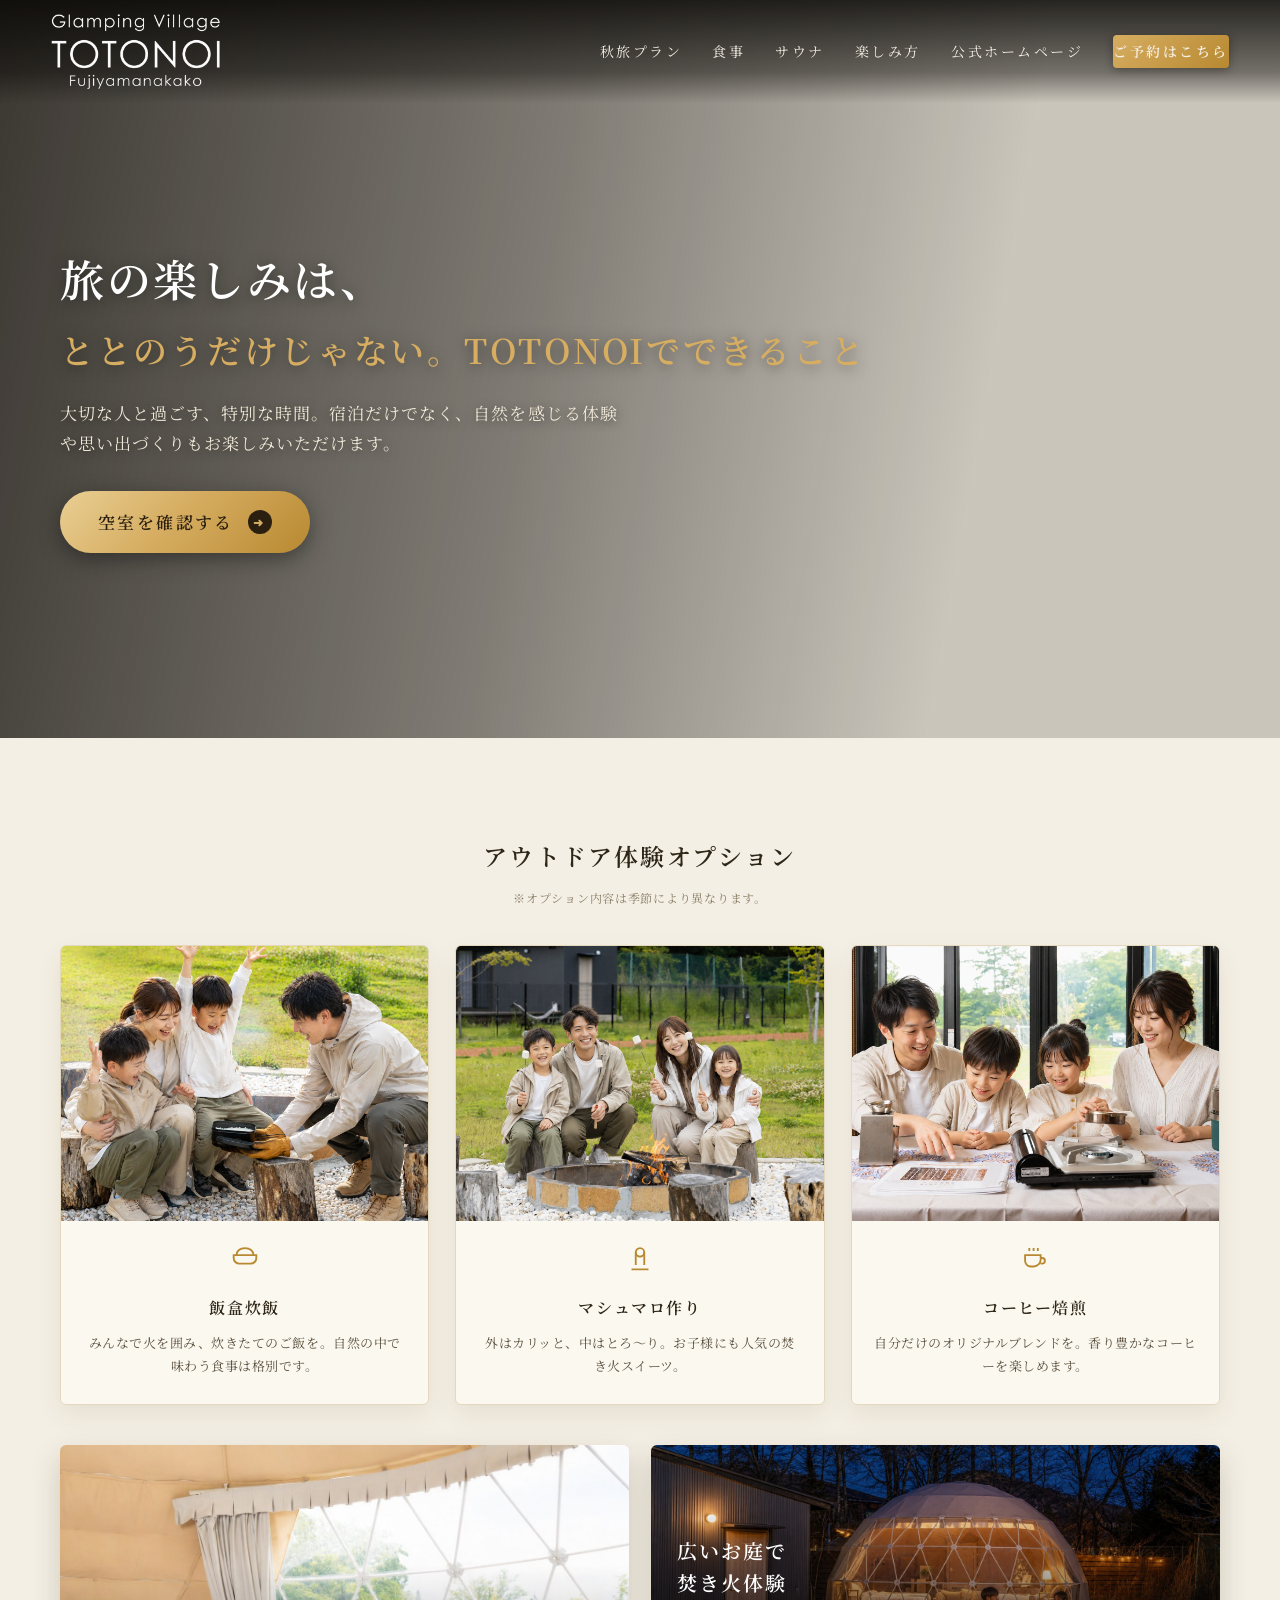
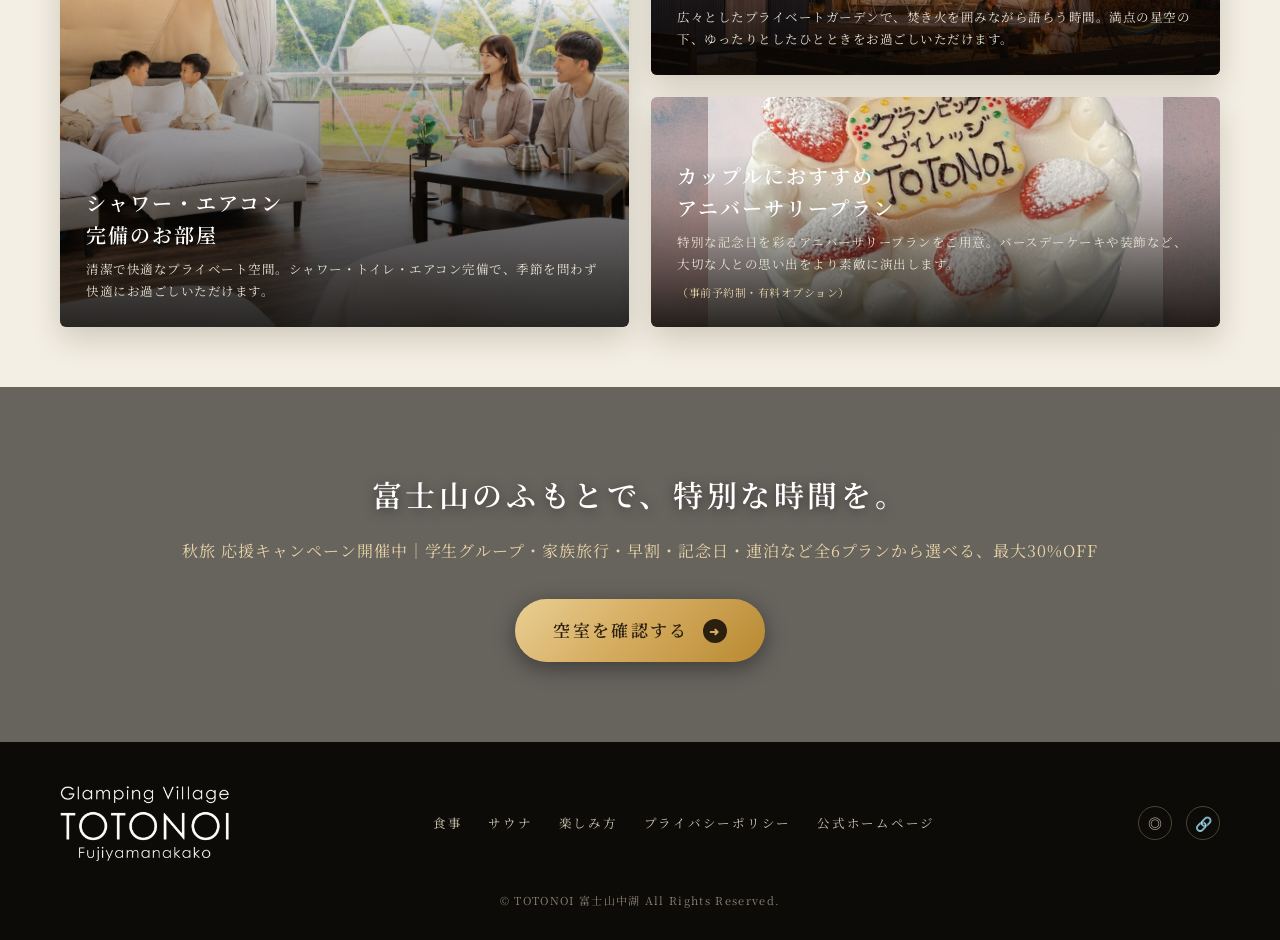
==== commit 2e25cb09: "Update activity.html" ====
--- a/activity.html
+++ b/activity.html
@@ -73,7 +73,7 @@
 
 /* Hero */
 .hero{position:relative;min-height:82vh;display:flex;align-items:center;color:#fff;overflow:hidden}
-.hero-bg{position:absolute;inset:0;background:url('images/C256B1A7-15FC-4FAF-92D0-ED34DECA6AFB.png') center/cover no-repeat;animation:kenburns 18s ease-out both}
+.hero-bg{position:absolute;inset:0;background:url('images/C256B1A7-15FC-4FAF-92D0-ED34DECA6AFB.jpg') center/cover no-repeat;animation:kenburns 18s ease-out both}
 @keyframes kenburns{from{transform:scale(1.1)}to{transform:scale(1)}}
 .hero::after{content:'';position:absolute;inset:0;background:linear-gradient(100deg,rgba(12,9,5,.8) 0%,rgba(12,9,5,.5) 42%,rgba(12,9,5,.18) 75%)}
 .hero-inner{position:relative;z-index:2;width:min(1160px,92vw);margin:0 auto;padding:130px 0 70px}
@@ -120,7 +120,7 @@
 
 /* Bottom CTA */
 .bottom-cta{position:relative;color:#fff;overflow:hidden}
-.bottom-cta .cta-bg{position:absolute;inset:0;background:url('images/C1D53041-8589-46E3-A91B-A886A703F9A0.png') center/cover no-repeat}
+.bottom-cta .cta-bg{position:absolute;inset:0;background:url('images/C1D53041-8589-46E3-A91B-A886A703F9A0.jpg') center/cover no-repeat}
 .bottom-cta::after{content:'';position:absolute;inset:0;background:rgba(10,8,4,.6)}
 .bottom-inner{position:relative;z-index:2;width:min(1160px,92vw);margin:0 auto;padding:80px 0;text-align:center}
 .bottom-inner h2{font-size:clamp(20px,2.8vw,30px);letter-spacing:.12em;font-weight:600;margin-bottom:16px;text-shadow:0 2px 12px rgba(0,0,0,.5)}
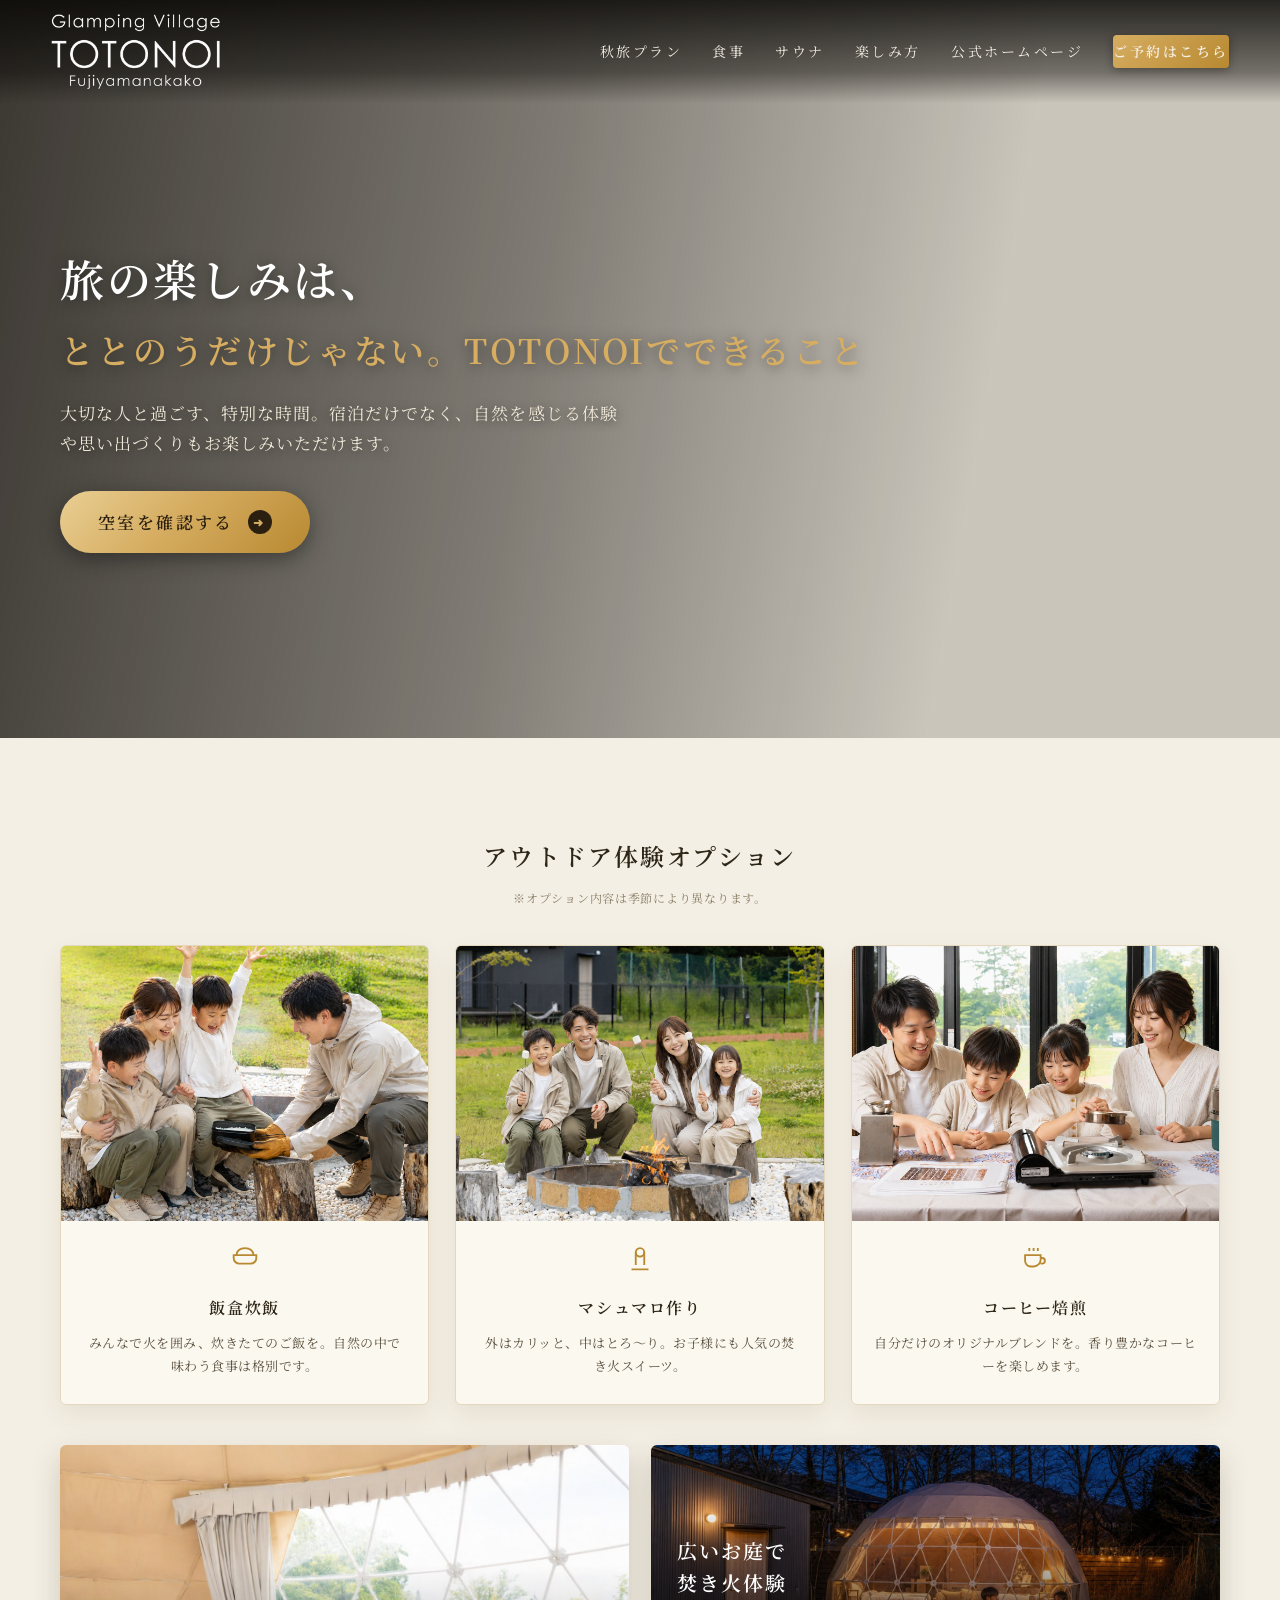
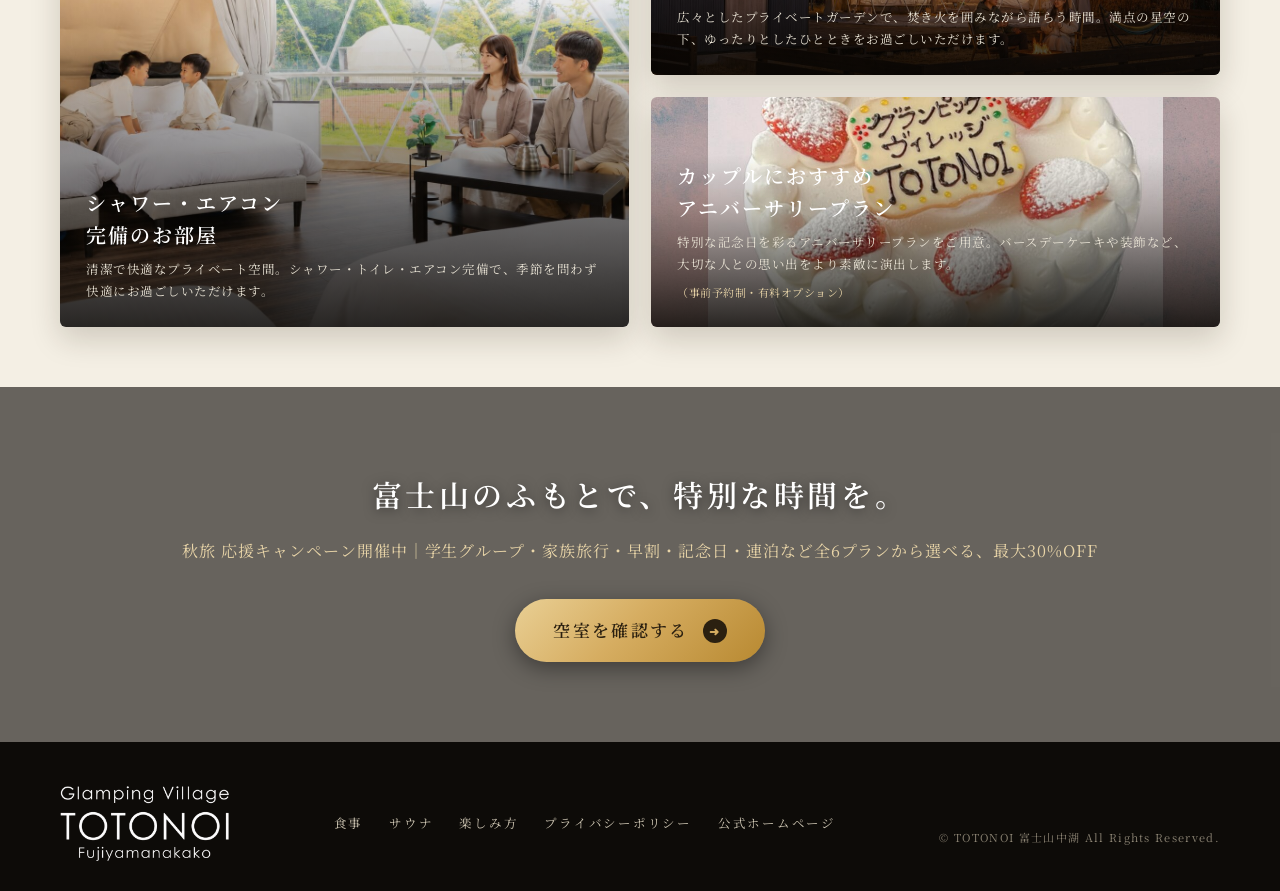
==== commit 6d08485d: "Update activity.html" ====
--- a/activity.html
+++ b/activity.html
@@ -272,9 +272,7 @@
     <nav class="fnav">
       <a href="food.html">食事</a><a href="sauna.html">サウナ</a><a href="activity.html">楽しみ方</a><a href="privacy.html">プライバシーポリシー</a><a href="https://www.yamanashi-sauna-glamping.com/" target="_blank" rel="noopener">公式ホームページ</a>
     </nav>
-    <div class="sns"><a href="#" aria-label="Instagram">◎</a><a href="#" aria-label="公式サイト">🔗</a></div>
-  </div>
-  <p class="copyright">&copy; TOTONOI 富士山中湖 All Rights Reserved.</p>
+      <p class="copyright">&copy; TOTONOI 富士山中湖 All Rights Reserved.</p>
 </footer>
 
 <script>
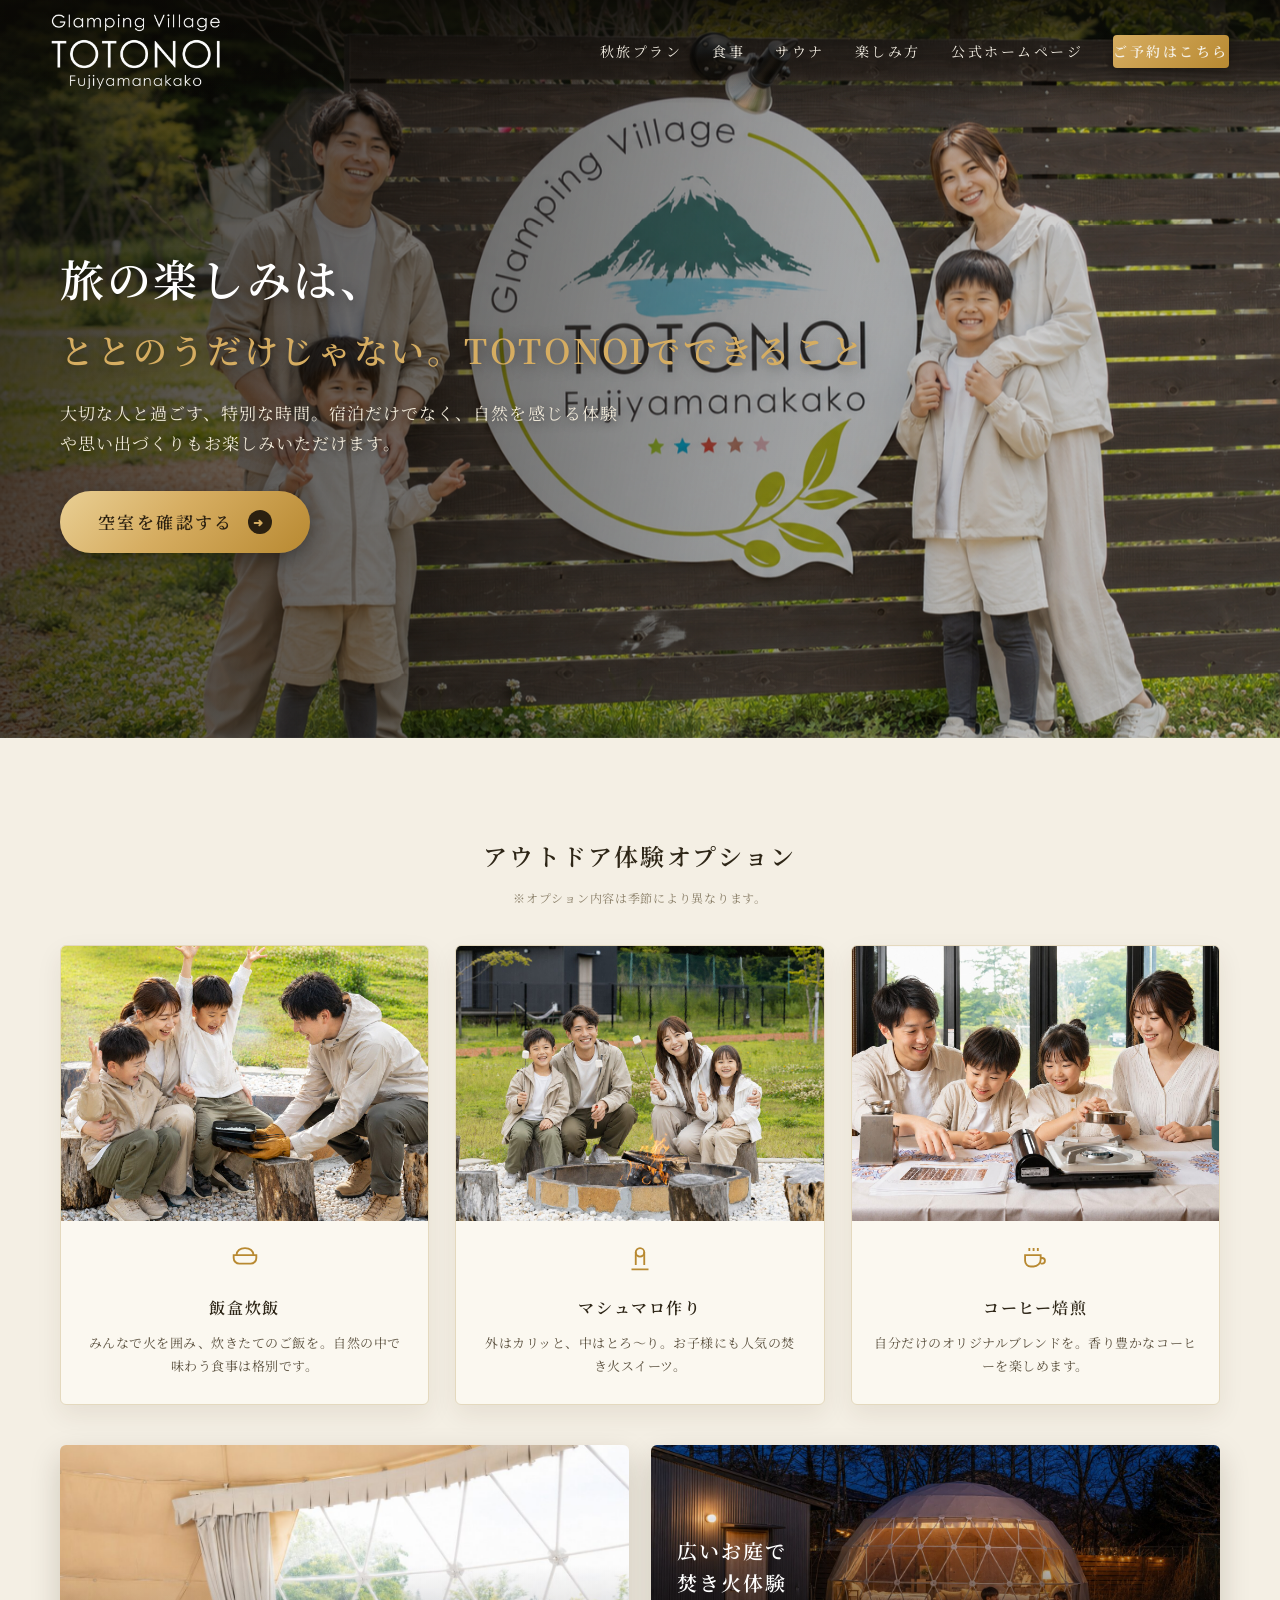
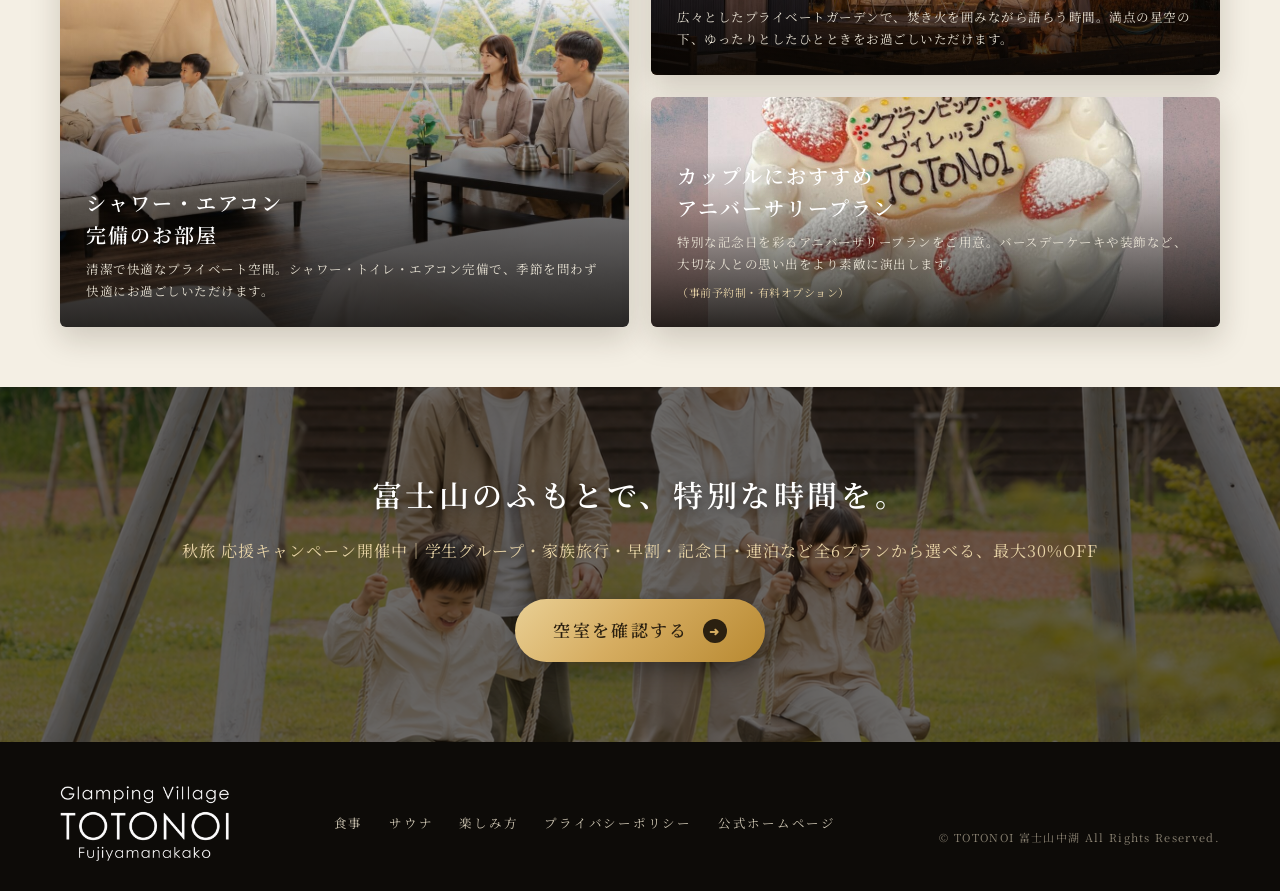
==== commit 3760144a: "Update activity.html" ====
--- a/activity.html
+++ b/activity.html
@@ -73,7 +73,7 @@
 
 /* Hero */
 .hero{position:relative;min-height:82vh;display:flex;align-items:center;color:#fff;overflow:hidden}
-.hero-bg{position:absolute;inset:0;background:url('images/C256B1A7-15FC-4FAF-92D0-ED34DECA6AFB.jpg') center/cover no-repeat;animation:kenburns 18s ease-out both}
+.hero-bg{position:absolute;inset:0;background:url('images/C256B1A7-15FC-4FAF-92D0-ED34DECA6AFB.png') center/cover no-repeat;animation:kenburns 18s ease-out both}
 @keyframes kenburns{from{transform:scale(1.1)}to{transform:scale(1)}}
 .hero::after{content:'';position:absolute;inset:0;background:linear-gradient(100deg,rgba(12,9,5,.8) 0%,rgba(12,9,5,.5) 42%,rgba(12,9,5,.18) 75%)}
 .hero-inner{position:relative;z-index:2;width:min(1160px,92vw);margin:0 auto;padding:130px 0 70px}
@@ -120,7 +120,7 @@
 
 /* Bottom CTA */
 .bottom-cta{position:relative;color:#fff;overflow:hidden}
-.bottom-cta .cta-bg{position:absolute;inset:0;background:url('images/C1D53041-8589-46E3-A91B-A886A703F9A0.jpg') center/cover no-repeat}
+.bottom-cta .cta-bg{position:absolute;inset:0;background:url('images/C1D53041-8589-46E3-A91B-A886A703F9A0.png') center/cover no-repeat}
 .bottom-cta::after{content:'';position:absolute;inset:0;background:rgba(10,8,4,.6)}
 .bottom-inner{position:relative;z-index:2;width:min(1160px,92vw);margin:0 auto;padding:80px 0;text-align:center}
 .bottom-inner h2{font-size:clamp(20px,2.8vw,30px);letter-spacing:.12em;font-weight:600;margin-bottom:16px;text-shadow:0 2px 12px rgba(0,0,0,.5)}
